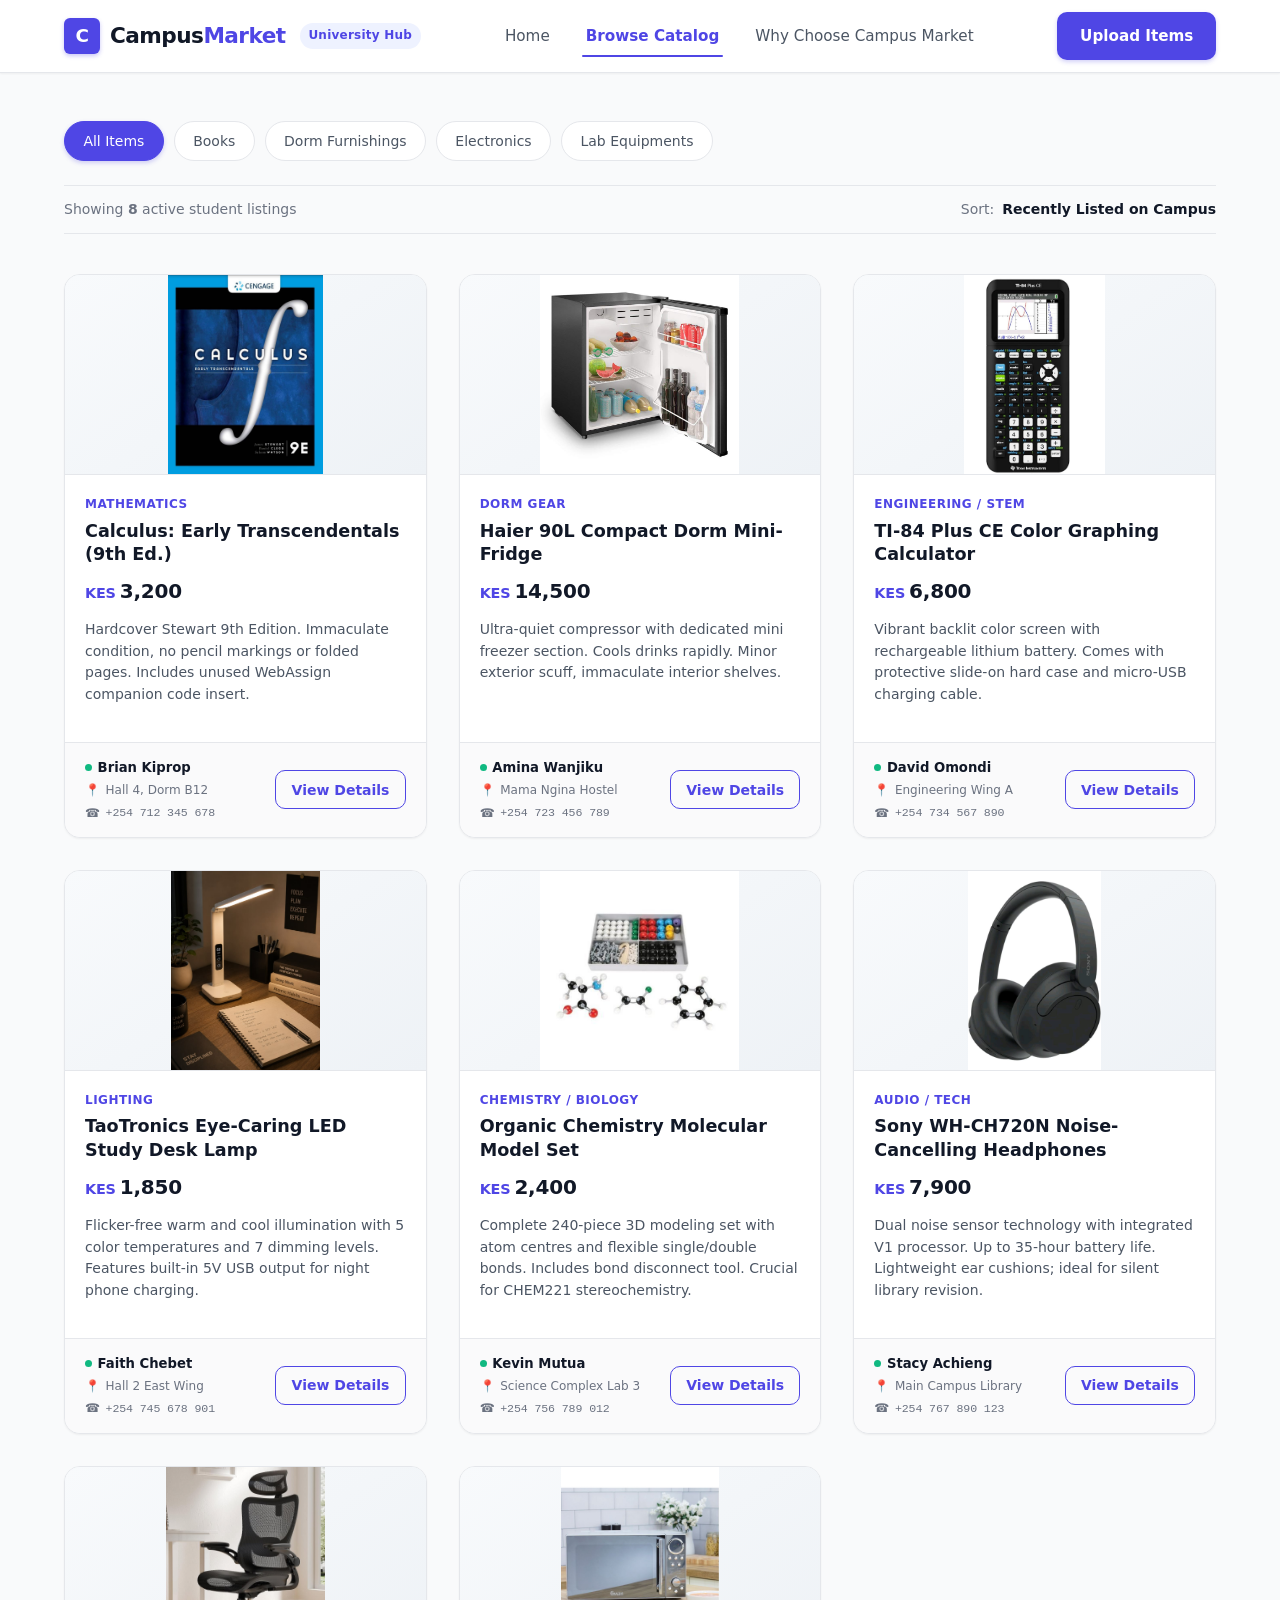
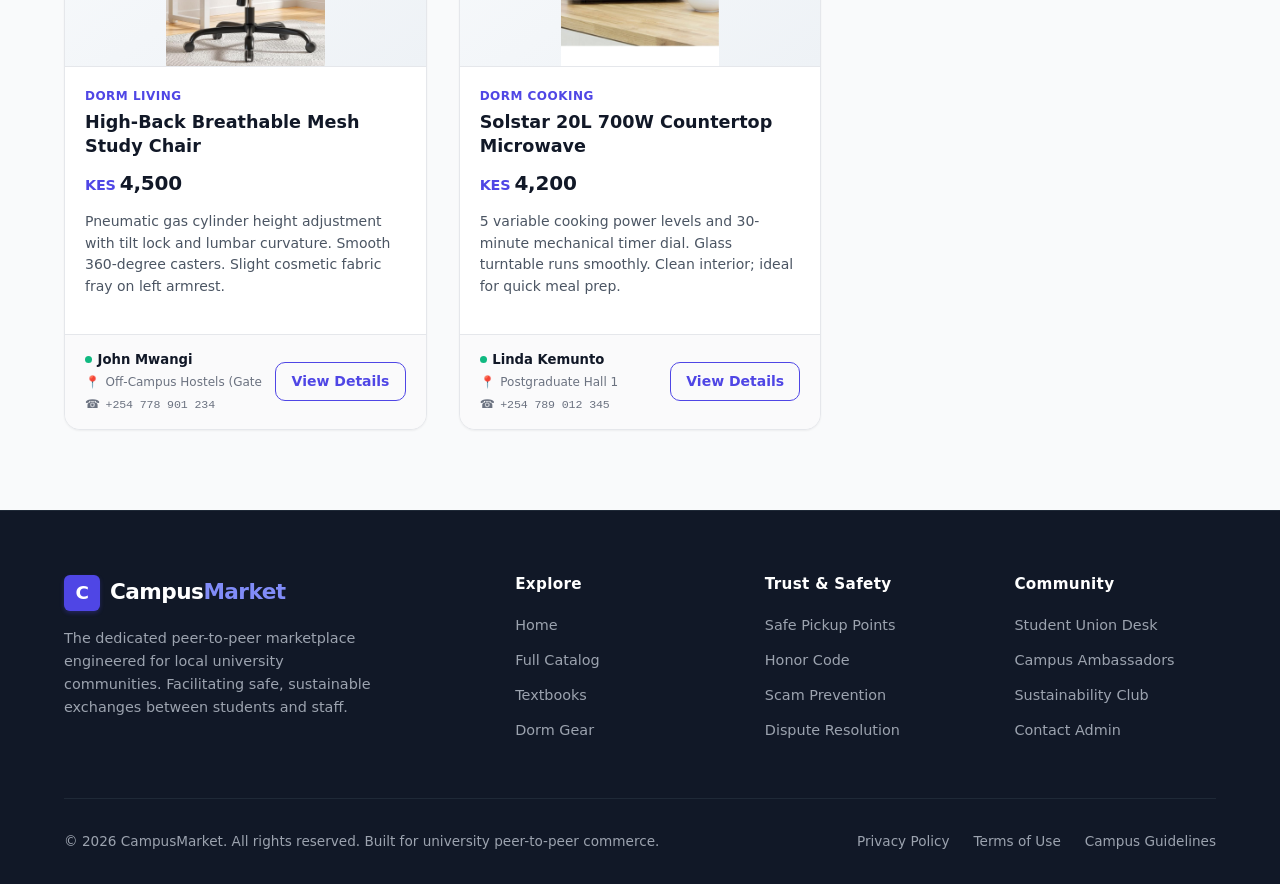
==== catalog.html @ fd989244 "Part 1: static catalog pages" ====
<!DOCTYPE html>
<html lang="en">
<head>
  <meta charset="UTF-8">
  <meta name="viewport" content="width=device-width, initial-scale=1.0">
  <title>Marketplace Catalog - CampusMarket</title>
  <meta name="description" content="Browse verified student listings for textbooks, dorm gear, electronics, and academic supplies on CampusMarket.">
  <meta property="og:title" content="Marketplace Catalog - CampusMarket">
  <meta property="og:description" content="Explore campus listings and contact student sellers directly for in-person hand-offs.">
  <meta property="og:type" content="website">
  
  <!-- Central Stylesheet -->
  <link rel="stylesheet" href="styles.css">
</head>
<body>

  <!-- Accessible Skip to Main Content Link -->
  <a href="#main-content" class="skip-link" id="skip-to-content">Skip to main content</a>

  <!-- ======================================================================
       Global Header & Sticky Navigation
       ====================================================================== -->
  <header class="global-header" id="global-header">
    <div class="container">
      <div class="nav-wrapper">
        <!-- Brand Identity Logo -->
        <a href="index.html" class="brand-logo" id="brand-logo" aria-label="CampusMarket Home">
          <span class="brand-icon-emblem" aria-hidden="true">C</span>
          <span>Campus<span class="brand-accent">Market</span></span>
          <span class="campus-tag">University Hub</span>
        </a>

        <!-- Primary Navigation Links -->
        <nav class="main-nav" id="main-nav" aria-label="Primary Navigation">
          <ul class="nav-list">
            <li><a href="index.html" class="nav-link" id="nav-link-home">Home</a></li>
            <li><a href="catalog.html" class="nav-link active" id="nav-link-catalog" aria-current="page">Browse Catalog</a></li>
            <li><a href="index.html#features" class="nav-link" id="nav-link-why">Why Choose Campus Market</a></li>
          </ul>
        </nav>

        <!-- Header Action CTA -->
        <div class="nav-actions">
          <a href="#upload" class="btn btn-primary" id="nav-btn-upload">Upload Items</a>
        </div>
      </div>
    </div>
  </header>

  <!-- ======================================================================
       Main Content Landmark: Catalog & Listings
       ====================================================================== -->
  <main id="main-content" class="catalog-page-main">
    <div class="container">

      <!-- Catalog Header & Category Pills -->
      <header class="catalog-header" id="catalog-header">
        
        <div class="catalog-headline-block">
          
        <!-- Static Category Pill Navigation -->
        <nav class="category-filters-nav" aria-label="Product categories">
          <ul class="category-filter-list" id="category-filter-pills">
            <li><a href="#all" class="filter-pill active" id="filter-all">All Items</a></li>
            <li><a href="#textbooks" class="filter-pill" id="filter-textbooks">Books</a></li>
            <li><a href="#dorm" class="filter-pill" id="filter-dorm">Dorm Furnishings </a></li>
            <li><a href="#electronics" class="filter-pill" id="filter-electronics">Electronics</a></li>
            <li><a href="#lab" class="filter-pill" id="filter-lab">Lab Equipments</a></li>
          </ul>
        </nav>

        <!-- Results Counter & Status Bar -->
        <div class="catalog-status-bar" id="catalog-status-bar">
          <div class="results-count">
            <span>Showing <strong>8</strong> active student listings</span>
          </div>
          <div class="sort-indicator">
            <span>Sort:</span>
            <strong>Recently Listed on Campus</strong>
          </div>
        </div>

      </header>

      <!-- ==================================================================
           Responsive Product Cards Grid
           ================================================================== -->
      <section class="product-grid-section" id="catalog-grid" aria-labelledby="catalog-title">
        <div class="product-grid">

          <!-- --------------------------------------------------------------
               Product Card 1: Calculus Textbook
               -------------------------------------------------------------- -->
          <article class="product-card" id="product-1">
            <span class="condition-badge badge-like-new">Like New</span>
            <div class="card-image">
                <img src="images/Calculus_ Early Transcendentals.jpeg" alt="Calculus: Early Transcendentals (9th Ed.)" class="product-image">
            </div>

            <!-- Card Body Details -->
            <div class="card-body">
              <span class="card-category-tag">Mathematics</span>
              <h2 class="product-title">Calculus: Early Transcendentals (9th Ed.)</h2>
              <div class="product-price">
                <span class="currency-label">KES</span> 3,200
              </div>
              <p class="product-description">
                Hardcover Stewart 9th Edition. Immaculate condition, no pencil markings or folded pages. Includes unused WebAssign companion code insert.
              </p>
            </div>

            <!-- Card Bottom: Split Student Details (Left) & Action Button (Right) -->
            <div class="card-footer-split">
              <div class="student-info-block">
                <div class="student-name-row">
                  <span class="verified-dot" title="Verified University Student" aria-hidden="true"></span>
                  <span>Brian Kiprop</span>
                </div>
                <div class="student-meta-item">
                  <span class="meta-icon" aria-hidden="true">&#128205;</span>
                  <span>Hall 4, Dorm B12</span>
                </div>
                <div class="student-meta-item">
                  <span class="meta-icon" aria-hidden="true">&#9742;</span>
                  <a href="tel:+254712345678" class="student-phone-link">+254 712 345 678</a>
                </div>
              </div>

              <div class="card-action-block">
                <a href="#product-1" class="btn btn-outline" id="btn-view-1">View Details</a>
              </div>
            </div>
          </article>

          <!-- --------------------------------------------------------------
               Product Card 2: Mini-Fridge
               -------------------------------------------------------------- -->
          <article class="product-card" id="product-2">
            <span class="condition-badge badge-good">Good</span>
            <div class="card-image">
                <img src="images/Mini Fridge.jpeg" alt="Haier 90L Compact Dorm Mini-Fridge" class="product-image">

            </div>

            <div class="card-body">
              <span class="card-category-tag">Dorm Gear</span>
              <h2 class="product-title">Haier 90L Compact Dorm Mini-Fridge</h2>
              <div class="product-price">
                <span class="currency-label">KES</span> 14,500
              </div>
              <p class="product-description">
                Ultra-quiet compressor with dedicated mini freezer section. Cools drinks rapidly. Minor exterior scuff, immaculate interior shelves.
              </p>
            </div>

            <div class="card-footer-split">
              <div class="student-info-block">
                <div class="student-name-row">
                  <span class="verified-dot" title="Verified University Student" aria-hidden="true"></span>
                  <span>Amina Wanjiku</span>
                </div>
                <div class="student-meta-item">
                  <span class="meta-icon" aria-hidden="true">&#128205;</span>
                  <span>Mama Ngina Hostel</span>
                </div>
                <div class="student-meta-item">
                  <span class="meta-icon" aria-hidden="true">&#9742;</span>
                  <a href="tel:+254723456789" class="student-phone-link">+254 723 456 789</a>
                </div>
              </div>

              <div class="card-action-block">
                <a href="#product-2" class="btn btn-outline" id="btn-view-2">View Details</a>
              </div>
            </div>
          </article>

          <!-- --------------------------------------------------------------
               Product Card 3: Graphing Calculator
               -------------------------------------------------------------- -->
          <article class="product-card" id="product-3">
            <span class="condition-badge badge-like-new">Like New</span>
            <div class="card-image">
                <img src="images/Calculator.jpeg" alt="TI-84 Plus CE Color Graphing Calculator" class="product-image">
            </div>

            <div class="card-body">
              <span class="card-category-tag">Engineering / STEM</span>
              <h2 class="product-title">TI-84 Plus CE Color Graphing Calculator</h2>
              <div class="product-price">
                <span class="currency-label">KES</span> 6,800
              </div>
              <p class="product-description">
                Vibrant backlit color screen with rechargeable lithium battery. Comes with protective slide-on hard case and micro-USB charging cable.
              </p>
            </div>

            <div class="card-footer-split">
              <div class="student-info-block">
                <div class="student-name-row">
                  <span class="verified-dot" title="Verified University Student" aria-hidden="true"></span>
                  <span>David Omondi</span>
                </div>
                <div class="student-meta-item">
                  <span class="meta-icon" aria-hidden="true">&#128205;</span>
                  <span>Engineering Wing A</span>
                </div>
                <div class="student-meta-item">
                  <span class="meta-icon" aria-hidden="true">&#9742;</span>
                  <a href="tel:+254734567890" class="student-phone-link">+254 734 567 890</a>
                </div>
              </div>

              <div class="card-action-block">
                <a href="#product-3" class="btn btn-outline" id="btn-view-3">View Details</a>
              </div>
            </div>
          </article>

          <!-- --------------------------------------------------------------
               Product Card 4: LED Study Desk Lamp
               -------------------------------------------------------------- -->
          <article class="product-card" id="product-4">
            <span class="condition-badge badge-like-new">Like New</span>
            <div class="card-image">
                <img src="images/study Lamp.jpeg" alt="TaoTronics Eye-Caring LED Study Desk Lamp" class="product-image">
            </div>

            <div class="card-body">
              <span class="card-category-tag">Lighting</span>
              <h2 class="product-title">TaoTronics Eye-Caring LED Study Desk Lamp</h2>
              <div class="product-price">
                <span class="currency-label">KES</span> 1,850
              </div>
              <p class="product-description">
                Flicker-free warm and cool illumination with 5 color temperatures and 7 dimming levels. Features built-in 5V USB output for night phone charging.
              </p>
            </div>

            <div class="card-footer-split">
              <div class="student-info-block">
                <div class="student-name-row">
                  <span class="verified-dot" title="Verified University Student" aria-hidden="true"></span>
                  <span>Faith Chebet</span>
                </div>
                <div class="student-meta-item">
                  <span class="meta-icon" aria-hidden="true">&#128205;</span>
                  <span>Hall 2 East Wing</span>
                </div>
                <div class="student-meta-item">
                  <span class="meta-icon" aria-hidden="true">&#9742;</span>
                  <a href="tel:+254745678901" class="student-phone-link">+254 745 678 901</a>
                </div>
              </div>

              <div class="card-action-block">
                <a href="#product-4" class="btn btn-outline" id="btn-view-4">View Details</a>
              </div>
            </div>
          </article>

          <!-- --------------------------------------------------------------
               Product Card 5: Molecular Model Kit
               -------------------------------------------------------------- -->
          <article class="product-card" id="product-5">
            <span class="condition-badge badge-good">Good</span>
            <div class="card-image">
                <img src="images/Organic Molecule Building Sets.jpeg" alt="Organic Chemistry Molecular Model Set" class="product-image">
            </div>

            <div class="card-body">
              <span class="card-category-tag">Chemistry / Biology</span>
              <h2 class="product-title">Organic Chemistry Molecular Model Set</h2>
              <div class="product-price">
                <span class="currency-label">KES</span> 2,400
              </div>
              <p class="product-description">
                Complete 240-piece 3D modeling set with atom centres and flexible single/double bonds. Includes bond disconnect tool. Crucial for CHEM221 stereochemistry.
              </p>
            </div>

            <div class="card-footer-split">
              <div class="student-info-block">
                <div class="student-name-row">
                  <span class="verified-dot" title="Verified University Student" aria-hidden="true"></span>
                  <span>Kevin Mutua</span>
                </div>
                <div class="student-meta-item">
                  <span class="meta-icon" aria-hidden="true">&#128205;</span>
                  <span>Science Complex Lab 3</span>
                </div>
                <div class="student-meta-item">
                  <span class="meta-icon" aria-hidden="true">&#9742;</span>
                  <a href="tel:+254756789012" class="student-phone-link">+254 756 789 012</a>
                </div>
              </div>

              <div class="card-action-block">
                <a href="#product-5" class="btn btn-outline" id="btn-view-5">View Details</a>
              </div>
            </div>
          </article>

          <!-- --------------------------------------------------------------
               Product Card 6: Noise Cancelling Headphones
               -------------------------------------------------------------- -->
          <article class="product-card" id="product-6">
            <span class="condition-badge badge-good">Good</span>
            <div class="card-image">
                <img src="images/Headphones .jpeg" alt="Sony WH-CH720N Noise-Cancelling Headphones" class="product-image">
            </div>

            <div class="card-body">
              <span class="card-category-tag">Audio / Tech</span>
              <h2 class="product-title">Sony WH-CH720N Noise-Cancelling Headphones</h2>
              <div class="product-price">
                <span class="currency-label">KES</span> 7,900
              </div>
              <p class="product-description">
                Dual noise sensor technology with integrated V1 processor. Up to 35-hour battery life. Lightweight ear cushions; ideal for silent library revision.
              </p>
            </div>

            <div class="card-footer-split">
              <div class="student-info-block">
                <div class="student-name-row">
                  <span class="verified-dot" title="Verified University Student" aria-hidden="true"></span>
                  <span>Stacy Achieng</span>
                </div>
                <div class="student-meta-item">
                  <span class="meta-icon" aria-hidden="true">&#128205;</span>
                  <span>Main Campus Library</span>
                </div>
                <div class="student-meta-item">
                  <span class="meta-icon" aria-hidden="true">&#9742;</span>
                  <a href="tel:+254767890123" class="student-phone-link">+254 767 890 123</a>
                </div>
              </div>

              <div class="card-action-block">
                <a href="#product-6" class="btn btn-outline" id="btn-view-6">View Details</a>
              </div>
            </div>
          </article>

          <!-- --------------------------------------------------------------
               Product Card 7: Ergonomic Mesh Study Chair
               -------------------------------------------------------------- -->
          <article class="product-card" id="product-7">
            <span class="condition-badge badge-usable">Usable</span>
            <div class="card-image">
              <img src="images/Marsail Ergonomic Mesh Office Chair.jpeg" alt="Ergonomic Mesh Study Chair" class="product-image">
            </div>

            <div class="card-body">
              <span class="card-category-tag">Dorm Living</span>
              <h2 class="product-title">High-Back Breathable Mesh Study Chair</h2>
              <div class="product-price">
                <span class="currency-label">KES</span> 4,500
              </div>
              <p class="product-description">
                Pneumatic gas cylinder height adjustment with tilt lock and lumbar curvature. Smooth 360-degree casters. Slight cosmetic fabric fray on left armrest.
              </p>
            </div>

            <div class="card-footer-split">
              <div class="student-info-block">
                <div class="student-name-row">
                  <span class="verified-dot" title="Verified University Student" aria-hidden="true"></span>
                  <span>John Mwangi</span>
                </div>
                <div class="student-meta-item">
                  <span class="meta-icon" aria-hidden="true">&#128205;</span>
                  <span>Off-Campus Hostels (Gate B)</span>
                </div>
                <div class="student-meta-item">
                  <span class="meta-icon" aria-hidden="true">&#9742;</span>
                  <a href="tel:+254778901234" class="student-phone-link">+254 778 901 234</a>
                </div>
              </div>

              <div class="card-action-block">
                <a href="#product-7" class="btn btn-outline" id="btn-view-7">View Details</a>
              </div>
            </div>
          </article>

          <!-- --------------------------------------------------------------
               Product Card 8: Countertop Microwave Oven
               -------------------------------------------------------------- -->
          <article class="product-card" id="product-8">
            <span class="condition-badge badge-usable">Usable</span>
            <div class="card-image">
              <img src="images/microwave.jpeg" alt="Solstar 20L 700W Countertop Microwave" class="product-image">
            </div>

            <div class="card-body">
              <span class="card-category-tag">Dorm Cooking</span>
              <h2 class="product-title">Solstar 20L 700W Countertop Microwave</h2>
              <div class="product-price">
                <span class="currency-label">KES</span> 4,200
              </div>
              <p class="product-description">
                5 variable cooking power levels and 30-minute mechanical timer dial. Glass turntable runs smoothly. Clean interior; ideal for quick meal prep.
              </p>
            </div>

            <div class="card-footer-split">
              <div class="student-info-block">
                <div class="student-name-row">
                  <span class="verified-dot" title="Verified University Student" aria-hidden="true"></span>
                  <span>Linda Kemunto</span>
                </div>
                <div class="student-meta-item">
                  <span class="meta-icon" aria-hidden="true">&#128205;</span>
                  <span>Postgraduate Hall 1</span>
                </div>
                <div class="student-meta-item">
                  <span class="meta-icon" aria-hidden="true">&#9742;</span>
                  <a href="tel:+254789012345" class="student-phone-link">+254 789 012 345</a>
                </div>
              </div>

              <div class="card-action-block">
                <a href="#product-8" class="btn btn-outline" id="btn-view-8">View Details</a>
              </div>
            </div>
          </article>

        </div>
      </section>

    </div>
  </main>

  <!-- ======================================================================
       Global Footer
       ====================================================================== -->
  <footer class="global-footer" id="global-footer">
    <div class="container">
      
      <div class="footer-grid">
        <!-- Brand Information Column -->
        <div class="footer-col footer-brand-col">
          <a href="index.html" class="brand-logo footer-brand-logo" id="footer-brand-logo">
            <span class="brand-icon-emblem" aria-hidden="true">C</span>
            <span>Campus<span class="brand-accent">Market</span></span>
          </a>
          <p>
            The dedicated peer-to-peer marketplace engineered for local university communities. Facilitating safe, sustainable exchanges between students and staff.
          </p>
        </div>

        <!-- Quick Navigation -->
        <div class="footer-col">
          <h4>Explore</h4>
          <ul class="footer-nav-list">
            <li><a href="index.html" class="footer-nav-link">Home</a></li>
            <li><a href="catalog.html" class="footer-nav-link">Full Catalog</a></li>
            <li><a href="catalog.html#textbooks" class="footer-nav-link">Textbooks</a></li>
            <li><a href="catalog.html#dorm" class="footer-nav-link">Dorm Gear</a></li>
          </ul>
        </div>

        <!-- Campus Safety Guidelines -->
        <div class="footer-col">
          <h4>Trust &amp; Safety</h4>
          <ul class="footer-nav-list">
            <li><a href="index.html#features" class="footer-nav-link">Safe Pickup Points</a></li>
            <li><a href="index.html#features" class="footer-nav-link">Honor Code</a></li>
            <li><a href="index.html#features" class="footer-nav-link">Scam Prevention</a></li>
            <li><a href="index.html#features" class="footer-nav-link">Dispute Resolution</a></li>
          </ul>
        </div>

        <!-- Academic Community Support -->
        <div class="footer-col">
          <h4>Community</h4>
          <ul class="footer-nav-list">
            <li><a href="catalog.html" class="footer-nav-link">Student Union Desk</a></li>
            <li><a href="catalog.html" class="footer-nav-link">Campus Ambassadors</a></li>
            <li><a href="catalog.html" class="footer-nav-link">Sustainability Club</a></li>
            <li><a href="catalog.html" class="footer-nav-link">Contact Admin</a></li>
          </ul>
        </div>
      </div>

      <!-- Footer Bottom Copyright & Standards -->
      <div class="footer-bottom-bar">
        <p class="copyright-text">&copy; 2026 CampusMarket. All rights reserved. Built for university peer-to-peer commerce.</p>
        <ul class="footer-legal-links">
          <li><a href="#">Privacy Policy</a></li>
          <li><a href="#">Terms of Use</a></li>
          <li><a href="#">Campus Guidelines</a></li>
        </ul>
      </div>

    </div>
  </footer>

</body>
</html>
---- styles.css ----
/* ==========================================================================
   Week 1 
   ========================================================================== */

/* --------------------------------------------------------------------------
   1. Design System & CSS Custom Properties (:root)
   -------------------------------------------------------------------------- */
:root {
  /* Brand Color Palette */
  --color-primary: #4F46E5;        /* Tech Marketplace Indigo */
  --color-primary-hover: #4338CA;  /* Dark Indigo */
  --color-primary-light: #EEF2FF;  /* Subtle Indigo Tint */
  --color-primary-border: #C7D2FE; /* Indigo Accent Border */

  /* Neutral Surface & Background System */
  --color-bg: #F9FAFB;             /* Soft Neutral Page Background */
  --color-surface: #FFFFFF;        /* Pure White Card/Header Surface */
  --color-surface-subtle: #F3F4F6; /* Light Contrast Background */
  --color-border: #E5E7EB;         /* Standard Subtle Divider */
  --color-border-dark: #D1D5DB;    /* Interactive Border */

  /* High-Contrast Typography */
  --color-text-primary: #111827;   /* Deep Slate/Gray for Headings & Price */
  --color-text-secondary: #4B5563; /* Readable Slate for Paragraphs */
  --color-text-muted: #6B7280;     /* Muted Slate for Meta Details & Labels */
  --color-text-inverse: #FFFFFF;   /* White text on Primary */

  /* Semantic Condition Badges */
  --badge-like-new-bg: #DEF7EC;
  --badge-like-new-text: #03543F;
  --badge-good-bg: #E1EFFE;
  --badge-good-text: #1E429F;
  --badge-usable-bg: #FEF3C7;
  --badge-usable-text: #92400E;

  /* Typography Stack */
  --font-family: system-ui, -apple-system, BlinkMacSystemFont, "Segoe UI", Roboto, Oxygen, Ubuntu, Cantarell, "Helvetica Neue", sans-serif;
  --font-mono: ui-monospace, SFMono-Regular, Menlo, Monaco, Consolas, monospace;

  /* Box Shadows for Micro-Elevation */
  --shadow-sm: 0 1px 2px 0 rgba(0, 0, 0, 0.05);
  --shadow-md: 0 4px 6px -1px rgba(0, 0, 0, 0.08), 0 2px 4px -2px rgba(0, 0, 0, 0.04);
  --shadow-lg: 0 10px 15px -3px rgba(0, 0, 0, 0.08), 0 4px 6px -4px rgba(0, 0, 0, 0.03);
  --shadow-card-hover: 0 16px 24px -4px rgba(79, 70, 229, 0.12), 0 6px 8px -4px rgba(0, 0, 0, 0.04);

  /* Border Radii */
  --radius-sm: 6px;
  --radius-md: 10px;
  --radius-lg: 16px;
  --radius-pill: 9999px;

  /* Transitions */
  --transition-fast: 150ms cubic-bezier(0.4, 0, 0.2, 1);
  --transition-base: 220ms cubic-bezier(0.4, 0, 0.2, 1);
}

/* --------------------------------------------------------------------------
   2. Reset & Base Typography
   -------------------------------------------------------------------------- */
*,
*::before,
*::after {
  box-sizing: border-box;
  margin: 0;
  padding: 0;
}

html {
  font-size: 100%; /* 16px base */
  scroll-behavior: smooth;
}

body {
  font-family: var(--font-family);
  background-color: var(--color-bg);
  color: var(--color-text-secondary);
  line-height: 1.6;
  min-height: 100vh;
  display: flex;
  flex-direction: column;
  -webkit-font-smoothing: antialiased;
}

/* Accessibility: Skip to Content */
.skip-link {
  position: absolute;
  top: -120px;
  left: 1.5rem;
  background-color: var(--color-primary);
  color: var(--color-text-inverse);
  padding: 0.75rem 1.5rem;
  font-weight: 600;
  border-radius: var(--radius-sm);
  z-index: 9999;
  text-decoration: none;
  box-shadow: var(--shadow-lg);
  transition: top var(--transition-fast);
}

.skip-link:focus {
  top: 1.25rem;
  outline: 3px solid #000000;
}

/* Base Headings & Links */
h1, h2, h3, h4 {
  color: var(--color-text-primary);
  font-weight: 700;
  line-height: 1.25;
}

a {
  color: var(--color-primary);
  text-decoration: none;
  transition: color var(--transition-fast);
}

a:hover {
  color: var(--color-primary-hover);
}

/* Global Content Container */
.container {
  width: 100%;
  max-width: 1200px;
  margin-left: auto;
  margin-right: auto;
  padding-left: 1.5rem;
  padding-right: 1.5rem;
}

/* --------------------------------------------------------------------------
   3. Global Sticky Navigation Bar
   -------------------------------------------------------------------------- */
.global-header {
  position: sticky;
  top: 0;
  z-index: 1000;
  background-color: var(--color-surface);
  border-bottom: 1px solid var(--color-border);
  box-shadow: var(--shadow-sm);
}

.nav-wrapper {
  display: flex;
  align-items: center;
  justify-content: space-between;
  height: 4.5rem;
  gap: 1.5rem;
}

/* Brand Identity */
.brand-logo {
  display: flex;
  align-items: center;
  gap: 0.625rem;
  font-size: 1.35rem;
  font-weight: 800;
  color: var(--color-text-primary);
  letter-spacing: -0.025em;
  text-decoration: none;
}

.brand-icon-emblem {
  width: 2.25rem;
  height: 2.25rem;
  background-color: var(--color-primary);
  color: var(--color-text-inverse);
  border-radius: var(--radius-sm);
  display: inline-flex;
  align-items: center;
  justify-content: center;
  font-size: 1.15rem;
  font-weight: 800;
  box-shadow: 0 2px 4px rgba(79, 70, 229, 0.3);
}

.brand-accent {
  color: var(--color-primary);
}

.campus-tag {
  font-size: 0.75rem;
  font-weight: 600;
  background-color: var(--color-primary-light);
  color: var(--color-primary);
  padding: 0.2rem 0.55rem;
  border-radius: var(--radius-pill);
  margin-left: 0.25rem;
  letter-spacing: 0.02em;
}

/* Primary Navigation Links */
.main-nav {
  display: flex;
  align-items: center;
}

.nav-list {
  display: flex;
  align-items: center;
  gap: 1.75rem;
  list-style: none;
}

.nav-link {
  font-weight: 500;
  font-size: 0.95rem;
  color: var(--color-text-secondary);
  padding: 0.5rem 0.25rem;
  position: relative;
  transition: color var(--transition-fast);
}

.nav-link:hover {
  color: var(--color-primary);
}

.nav-link.active {
  color: var(--color-primary);
  font-weight: 600;
}

.nav-link.active::after {
  content: "";
  position: absolute;
  bottom: -4px;
  left: 0;
  right: 0;
  height: 2px;
  background-color: var(--color-primary);
  border-radius: var(--radius-pill);
}

.nav-actions {
  display: flex;
  align-items: center;
  gap: 0.75rem;
}

/* --------------------------------------------------------------------------
   4. Buttons & Interactive Controls
   -------------------------------------------------------------------------- */
.btn {
  display: inline-flex;
  align-items: center;
  justify-content: center;
  font-family: inherit;
  font-size: 0.95rem;
  font-weight: 600;
  padding: 0.65rem 1.35rem;
  border-radius: var(--radius-md);
  border: 1px solid transparent;
  cursor: pointer;
  text-decoration: none;
  white-space: nowrap;
  transition: var(--transition-base);
}

.btn-primary {
  background-color: var(--color-primary);
  color: var(--color-text-inverse);
  box-shadow: 0 2px 4px rgba(79, 70, 229, 0.25);
}

.btn-primary:hover {
  background-color: var(--color-primary-hover);
  color: var(--color-text-inverse);
  transform: translateY(-1px);
  box-shadow: 0 4px 10px rgba(79, 70, 229, 0.35);
}

.btn-secondary {
  background-color: var(--color-surface);
  color: var(--color-text-primary);
  border-color: var(--color-border);
  box-shadow: var(--shadow-sm);
}

.btn-secondary:hover {
  background-color: var(--color-surface-subtle);
  border-color: var(--color-border-dark);
  color: var(--color-text-primary);
  transform: translateY(-1px);
}

.btn-outline {
  background-color: transparent;
  color: var(--color-primary);
  border: 1.5px solid var(--color-primary);
  padding: 0.45rem 0.95rem;
  font-size: 0.875rem;
}

.btn-outline:hover {
  background-color: var(--color-primary);
  color: var(--color-text-inverse);
  box-shadow: 0 2px 6px rgba(79, 70, 229, 0.25);
}

.btn:focus-visible {
  outline: 2px solid var(--color-primary);
  outline-offset: 2px;
}

/* --------------------------------------------------------------------------
   5. Home Page: Hero Banner & Pure CSS Slider Showcase
   -------------------------------------------------------------------------- */
.hero,
.hero-section {
  min-height: calc(100vh - 4.5rem);
  min-height: 85vh;
  display: flex;
  align-items: center;
  background: linear-gradient(180deg, #FFFFFF 0%, #F9FAFB 100%);
  padding: clamp(2.5rem, 5vw, 4rem) 0;
  border-bottom: 1px solid var(--color-border);
}

.hero-container {
  display: flex;
  align-items: flex-start;
  justify-content: space-between;
  gap: clamp(2rem, 4vw, 4rem);
  width: 100%;
  max-width: 1500px;
  margin: 0 auto;
  padding: 0 clamp(2rem, 5vw, 4rem);
}

/* --------------------------------------------------------------------------
   Left Column: Catchphrase, Messaging & Actions (40% width, Top-Aligned)
   -------------------------------------------------------------------------- */
.hero-content {
  flex: 0 0 40%;
  max-width: 480px;
  align-self: flex-start;
  padding-top: 0.5rem;
}

.hero-pill-badge {
  display: inline-flex;
  align-items: center;
  gap: 0.5rem;
  background-color: var(--color-primary-light);
  color: var(--color-primary);
  border: 1px solid var(--color-primary-border);
  padding: 0.35rem 0.9rem;
  border-radius: var(--radius-pill);
  font-size: 0.825rem;
  font-weight: 600;
  margin-bottom: 1.25rem;
}

.hero-title {
  font-size: clamp(1.8rem, 4vw, 3rem);
  letter-spacing: -0.03em;
  margin-bottom: 1.15rem;
  line-height: 1.18;
  color: var(--color-text-primary);
}

.highlight {
  color: var(--color-primary);
  position: relative;
  display: inline;
}

.hero-subtitle {
  font-size: clamp(0.95rem, 1.3vw, 1.05rem);
  color: var(--color-text-secondary);
  line-height: 1.65;
  margin-bottom: 2rem;
}

.hero-cta-group {
  display: flex;
  flex-wrap: wrap;
  gap: 0.85rem;
  margin-bottom: 2.5rem;
}

/* --------------------------------------------------------------------------
   Right Column: Product Slider Showcase (60% width)
   -------------------------------------------------------------------------- */
.hero-showcase {
  flex: 0 0 calc(60% - 3rem);
  flex: 0 0 56%;
  max-width: 56%;
  min-width: 0;
}

.slider-wrapper {
  background-color: var(--color-surface);
  border: 1px solid var(--color-border);
  border-radius: 16px;
  padding: 1.25rem 1.25rem 1rem;
  box-shadow: var(--shadow-lg);
  position: relative;
  
}

/* Slider Top Status Header */
.slider-top-bar {
  display: flex;
  align-items: center;
  justify-content: space-between;
  margin-bottom: 0.85rem;
  padding-bottom: 0.65rem;
  border-bottom: 1px solid var(--color-border);
}

.slider-status-pill {
  display: inline-flex;
  align-items: center;
  gap: 0.45rem;
  font-size: 0.8rem;
  font-weight: 600;
  color: var(--color-primary);
  background-color: var(--color-primary-light);
  padding: 0.25rem 0.65rem;
  border-radius: var(--radius-pill);
}

.live-dot {
  width: 7px;
  height: 7px;
  border-radius: 50%;
  background-color: #10B981;
  box-shadow: 0 0 0 2px rgba(16, 185, 129, 0.25);
}

.slider-hint {
  display: inline-flex;
  align-items: center;
  gap: 0.4rem;
  font-size: 0.775rem;
  color: var(--color-text-muted);
  font-weight: 500;
}

.pause-symbol {
  font-size: 0.65rem;
  letter-spacing: -1px;
}

/* Slider Viewport (Hides Overflow) */
.slider-viewport {
  overflow: hidden;
  border-radius: 12px;
  position: relative;
  background-color: #F8FAFC;
  border: 1px solid var(--color-border);
}

/* Sliding Track (500% width for 5 slides) */
.slider-track {
  display: flex;
  width: 500%;
  animation: slideSequence 20s infinite ease-in-out;
  will-change: transform;
}

/* Hover to Freeze Animation */
.slider-viewport:hover .slider-track,
.slider-track:hover,
.slider-wrapper:hover .slider-track,
.hero-showcase:hover .slider-track {
  animation-play-state: paused;
}

/* Individual Slide Card (20% of 500% = 100% of Viewport) */
.slide {
  width: 20%;
  flex: 0 0 20%;
  box-sizing: border-box;
  padding: 1.25rem 1.25rem 1rem;
}

/* Vertical Stack Card Structure */
.slide-inner {
  display: flex;
  flex-direction: column;
  width: 100%;
}

/* Top Portion (Visual): Clean Minimal Image Container / Placeholder */
.slide-image-container,
.slide-media {
  width: 100%;
  aspect-ratio: 5/4 !important;
  height: auto !important;
  height: clamp(160px, 20vw, 185px);
  background: linear-gradient(145deg, #F8FAFC 0%, #EEF2F6 100%);
  background-color: #F1F5F9;
  border-radius: var(--radius-md);
  position: relative;
  border: 1px solid var(--color-border);
  overflow: hidden;
  display: block;
  margin-bottom: 1rem;
  transition: background-color var(--transition-base), border-color var(--transition-base);
}

.slide:hover .slide-image-container {
  background: linear-gradient(145deg, #F1F5F9 0%, #E2E8F0 100%);
  border-color: var(--color-primary-border);
}

.featured-campus-badge {
  position: absolute;
  top: 0.65rem;
  left: 0.65rem;
  font-size: 0.65rem;
  font-weight: 700;
  text-transform: uppercase;
  letter-spacing: 0.05em;
  background-color: var(--color-primary);
  color: #FFFFFF;
  padding: 0.2rem 0.55rem;
  border-radius: var(--radius-pill);
  z-index: 2;
  position: absolute;
}

.slide-graphic-box {
  margin: 0.75rem 0 0.4rem;
  display: flex;
  align-items: center;
  justify-content: center;
  filter: drop-shadow(0 4px 6px rgba(79, 70, 229, 0.15));
}

.slide-seller-pill {
  display: flex;
  align-items: center;
  gap: 0.45rem;
  background-color: rgba(255, 255, 255, 0.95);
  border: 1px solid var(--color-border);
  padding: 0.2rem 0.55rem;
  border-radius: var(--radius-pill);
  font-size: 0.725rem;
  color: var(--color-text-secondary);
  font-weight: 500;
  white-space: nowrap;
  margin-top: 0;
  position: absolute;
  bottom: 0.65rem;
  left: 0.65rem;
  z-index: 2;
}

.seller-avatar {
  width: 18px;
  height: 18px;
  background-color: var(--color-primary);
  color: #FFFFFF;
  font-size: 0.6rem;
  font-weight: 700;
  border-radius: 50%;
  display: inline-flex;
  align-items: center;
  justify-content: center;
}

/* Bottom Portion (Content): Product details stacked cleanly beneath image */
.slide-content,
.slide-body {
  display: flex;
  flex-direction: column;
}

.slide-meta-row {
  display: flex;
  align-items: center;
  gap: 0.55rem;
  margin-bottom: 0.35rem;
}

.slide-title {
  font-size: 1.2rem;
  font-weight: 700;
  color: var(--color-text-primary);
  line-height: 1.3;
  margin-bottom: 0.35rem;
}

.slide-price-tag {
  display: flex;
  align-items: baseline;
  gap: 0.35rem;
  margin-bottom: 0.45rem;
}

.slide-price-tag .price-currency {
  font-size: 0.9rem;
  font-weight: 700;
  color: var(--color-primary);
}

.slide-price-tag .price-amount {
  font-size: 1.5rem;
  font-weight: 800;
  color: var(--color-primary);
  letter-spacing: -0.02em;
}

.slide-price-tag .price-original {
  font-size: 0.8rem;
  color: var(--color-text-muted);
  text-decoration: line-through;
  margin-left: 0.35rem;
}

.slide-description {
  font-size: 0.875rem;
  color: var(--color-text-secondary);
  line-height: 1.5;
  margin-bottom: 0.85rem;
}

.slide-actions {
  display: flex;
  align-items: center;
  gap: 0.85rem;
  flex-wrap: wrap;
}

.btn-sm {
  padding: 0.45rem 0.9rem;
  font-size: 0.825rem;
}

.slide-pickup-note {
  font-size: 0.775rem;
  color: var(--color-text-muted);
  font-weight: 500;
}

/* Synchronized Slide Indicator Dots */
.slider-indicators {
  display: flex;
  justify-content: center;
  align-items: center;
  gap: 0.5rem;
  margin-top: 0.85rem;
}

.indicator-dot {
  display: inline-block;
  height: 8px;
  width: 8px;
  border-radius: var(--radius-pill);
  background-color: var(--color-border-dark);
  transition: all 0.3s ease;
}

.indicator-dot.dot-1 { animation: dotAnim1 20s infinite ease-in-out; }
.indicator-dot.dot-2 { animation: dotAnim2 20s infinite ease-in-out; }
.indicator-dot.dot-3 { animation: dotAnim3 20s infinite ease-in-out; }
.indicator-dot.dot-4 { animation: dotAnim4 20s infinite ease-in-out; }
.indicator-dot.dot-5 { animation: dotAnim5 20s infinite ease-in-out; }

.slider-wrapper:hover .indicator-dot,
.hero-showcase:hover .indicator-dot {
  animation-play-state: paused;
}

/* --------------------------------------------------------------------------
   Pure CSS Slider Keyframes (5 Slides with Dwell Time & Smooth Swipes)
   -------------------------------------------------------------------------- */
@keyframes slideSequence {
  0% { transform: translateX(0%); }
  16% { transform: translateX(0%); }

  20% { transform: translateX(-20%); }
  36% { transform: translateX(-20%); }

  40% { transform: translateX(-40%); }
  56% { transform: translateX(-40%); }

  60% { transform: translateX(-60%); }
  76% { transform: translateX(-60%); }

  80% { transform: translateX(-80%); }
  96% { transform: translateX(-80%); }

  100% { transform: translateX(0%); }
}

@keyframes dotAnim1 {
  0%, 16% { width: 24px; background-color: var(--color-primary); }
  20%, 100% { width: 8px; background-color: var(--color-border-dark); }
}

@keyframes dotAnim2 {
  0%, 16% { width: 8px; background-color: var(--color-border-dark); }
  20%, 36% { width: 24px; background-color: var(--color-primary); }
  40%, 100% { width: 8px; background-color: var(--color-border-dark); }
}

@keyframes dotAnim3 {
  0%, 36% { width: 8px; background-color: var(--color-border-dark); }
  40%, 56% { width: 24px; background-color: var(--color-primary); }
  60%, 100% { width: 8px; background-color: var(--color-border-dark); }
}

@keyframes dotAnim4 {
  0%, 56% { width: 8px; background-color: var(--color-border-dark); }
  60%, 76% { width: 24px; background-color: var(--color-primary); }
  80%, 100% { width: 8px; background-color: var(--color-border-dark); }
}

@keyframes dotAnim5 {
  0%, 76% { width: 8px; background-color: var(--color-border-dark); }
  80%, 96% { width: 24px; background-color: var(--color-primary); }
  100% { width: 8px; background-color: var(--color-border-dark); }
}

/* --------------------------------------------------------------------------
   6. Home Page: 3-Column Features Section
   -------------------------------------------------------------------------- */
.features-section {
  padding: 5rem 0;
}

.section-header {
  text-align: center;
  max-width: 680px;
  margin: 0 auto 3.5rem;
}

.section-header h2 {
  font-size: 2.25rem;
  letter-spacing: -0.02em;
  margin-bottom: 0.75rem;
}

.section-header p {
  font-size: 1.05rem;
  color: var(--color-text-secondary);
}

.features-grid {
  display: grid;
  grid-template-columns: repeat(3, 1fr);
  gap: 2rem;
}

.feature-card {
  background-color: var(--color-surface);
  border: 1px solid var(--color-border);
  border-radius: var(--radius-lg);
  padding: 2.25rem 1.75rem;
  box-shadow: var(--shadow-sm);
  transition: var(--transition-base);
  display: flex;
  flex-direction: column;
}

.feature-card:hover {
  transform: translateY(-4px);
  border-color: var(--color-primary-border);
  box-shadow: var(--shadow-card-hover);
}

.feature-icon-bubble {
  width: 3.25rem;
  height: 3.25rem;
  border-radius: var(--radius-md);
  background-color: var(--color-primary-light);
  color: var(--color-primary);
  display: flex;
  align-items: center;
  justify-content: center;
  margin-bottom: 1.5rem;
  font-size: 1.5rem;
}

.feature-card h3 {
  font-size: 1.25rem;
  margin-bottom: 0.75rem;
}

.feature-card p {
  color: var(--color-text-secondary);
  font-size: 0.95rem;
  line-height: 1.6;
}

/* --------------------------------------------------------------------------
   7. Catalog Page: Header & Filter Bar
   -------------------------------------------------------------------------- */
.catalog-page-main {
  padding: 3rem 0 5rem;
  flex: 1;
}

.catalog-header {
  margin-bottom: 2.5rem;
}

.catalog-headline-block {
  margin-bottom: 1.5rem;
}

.catalog-headline-block h1 {
  font-size: 2.25rem;
  letter-spacing: -0.02em;
  margin-bottom: 0.5rem;
}

.catalog-headline-block p {
  font-size: 1.05rem;
  color: var(--color-text-secondary);
}

/* Category Filter Pills */
.category-filters-nav {
  margin-bottom: 1.5rem;
}

.category-filter-list {
  display: flex;
  flex-wrap: wrap;
  gap: 0.625rem;
  list-style: none;
}

.filter-pill {
  display: inline-block;
  font-family: inherit;
  font-size: 0.875rem;
  font-weight: 500;
  padding: 0.5rem 1.15rem;
  border-radius: var(--radius-pill);
  background-color: var(--color-surface);
  color: var(--color-text-secondary);
  border: 1px solid var(--color-border);
  text-decoration: none;
  cursor: pointer;
  transition: var(--transition-base);
}

.filter-pill:hover {
  background-color: var(--color-surface-subtle);
  border-color: var(--color-border-dark);
  color: var(--color-text-primary);
}

.filter-pill.active {
  background-color: var(--color-primary);
  color: var(--color-text-inverse);
  border-color: var(--color-primary);
  box-shadow: 0 2px 4px rgba(79, 70, 229, 0.25);
}

/* Results Status Bar */
.catalog-status-bar {
  display: flex;
  align-items: center;
  justify-content: space-between;
  padding: 0.75rem 0;
  border-top: 1px solid var(--color-border);
  border-bottom: 1px solid var(--color-border);
  font-size: 0.875rem;
  color: var(--color-text-muted);
}

.sort-indicator {
  display: flex;
  align-items: center;
  gap: 0.5rem;
}

.sort-indicator strong {
  color: var(--color-text-primary);
}

/* --------------------------------------------------------------------------
   8. Product Grid & Card Architecture
   -------------------------------------------------------------------------- */
.product-grid-section {
  margin-top: 2rem;
}

.product-grid {
  display: grid;
  grid-template-columns: repeat(auto-fit, minmax(280px, 1fr));
  gap: 2rem;
}

/* The Product Card Component */
.product-card {
  background-color: var(--color-surface);
  border: 1px solid var(--color-border);
  border-radius: var(--radius-lg);
  overflow: hidden;
  box-shadow: var(--shadow-sm);
  display: flex;
  flex-direction: column;
  transition: var(--transition-base);
}

.product-card:hover {
  transform: translateY(-4px);
  border-color: var(--color-primary-border);
  box-shadow: var(--shadow-card-hover);
}

/* Card Visual Container / Clean Minimal Placeholder */
.card-image,
.card-media-container,
.img-placeholder {
  position: relative;
  width: 100%;
  height: 200px;
  background: linear-gradient(145deg, #F8FAFC 0%, #EEF2F6 100%);
  background-color: #F1F5F9;
  overflow: hidden;
  display: block;
  border-bottom: 1px solid var(--color-border);
  transition: background-color var(--transition-base), filter var(--transition-base);
}

.product-card:hover .card-image,
.product-card:hover .card-media-container,
.product-card:hover .img-placeholder {
  background: linear-gradient(145deg, #F1F5F9 0%, #E2E8F0 100%);
  filter: brightness(0.98);
}

/* Ensure future <img> tags scale seamlessly and fill the container */
.card-image img,
.card-media-container img,
.slide-image-container img,
.slide-media img,
.img-placeholder img {
  width: 100%;
  height: 100%;
  object-fit: contain;
  display: block;
}

/* Condition Badges */
.condition-badge {
  position: absolute;
  top: 0.85rem;
  left: 0.85rem;
  z-index: 2;
  font-size: 0.75rem;
  font-weight: 700;
  letter-spacing: 0.02em;
  padding: 0.25rem 0.7rem;
  border-radius: var(--radius-pill);
  box-shadow: var(--shadow-sm);
}

.badge-like-new {
  background-color: var(--badge-like-new-bg);
  color: var(--badge-like-new-text);
  border: 1px solid #BCF0DA;
}

.badge-good {
  background-color: var(--badge-good-bg);
  color: var(--badge-good-text);
  border: 1px solid #B4C6FC;
}

.badge-usable {
  background-color: var(--badge-usable-bg);
  color: var(--badge-usable-text);
  border: 1px solid #FDE68A;
}

/* Card Body Content */
.card-body {
  padding: 1.25rem 1.25rem 1rem;
  flex: 1;
  display: flex;
  flex-direction: column;
}

.card-category-tag {
  font-size: 0.75rem;
  font-weight: 600;
  text-transform: uppercase;
  letter-spacing: 0.04em;
  color: var(--color-primary);
  margin-bottom: 0.35rem;
}

.product-title {
  font-size: 1.1rem;
  line-height: 1.35;
  margin-bottom: 0.5rem;
  color: var(--color-text-primary);
}

.product-price {
  font-size: 1.25rem;
  font-weight: 800;
  color: var(--color-text-primary);
  letter-spacing: -0.01em;
  margin-bottom: 0.75rem;
  display: flex;
  align-items: baseline;
  gap: 0.25rem;
}

.currency-label {
  font-size: 0.9rem;
  color: var(--color-primary);
  font-weight: 700;
}

.product-description {
  font-size: 0.875rem;
  color: var(--color-text-secondary);
  line-height: 1.55;
  margin-bottom: 1.25rem;
  flex: 1;
}

/* --------------------------------------------------------------------------
   9. Product Card Footer: Split Details (Student Info vs Action CTA)
   -------------------------------------------------------------------------- */
.card-footer-split {
  padding: 0.875rem 1.25rem;
  background-color: #FAFAFB;
  border-top: 1px solid var(--color-border);
  display: flex;
  align-items: center;
  justify-content: space-between;
  gap: 0.75rem;
}

/* Left Section: Student Details */
.student-info-block {
  display: flex;
  flex-direction: column;
  gap: 0.2rem;
  min-width: 0; /* Prevents overflow */
}

.student-name-row {
  display: flex;
  align-items: center;
  gap: 0.35rem;
  font-size: 0.825rem;
  font-weight: 700;
  color: var(--color-text-primary);
  white-space: nowrap;
  overflow: hidden;
  text-overflow: ellipsis;
}

.verified-dot {
  width: 7px;
  height: 7px;
  border-radius: 50%;
  background-color: #10B981; /* Green verification indicator */
  flex-shrink: 0;
}

.student-meta-item {
  font-size: 0.75rem;
  color: var(--color-text-muted);
  display: flex;
  align-items: center;
  gap: 0.35rem;
  white-space: nowrap;
  overflow: hidden;
  text-overflow: ellipsis;
}

.meta-icon {
  display: inline-block;
  font-size: 0.75rem;
}

.student-phone-link {
  color: var(--color-text-muted);
  font-family: var(--font-mono);
  font-size: 0.725rem;
  letter-spacing: -0.01em;
  transition: color var(--transition-fast);
}

.student-phone-link:hover {
  color: var(--color-primary);
}

/* Right Section: Action Button */
.card-action-block {
  flex-shrink: 0;
}

/* --------------------------------------------------------------------------
   10. Global Footer Architecture
   -------------------------------------------------------------------------- */
.global-footer {
  margin-top: auto;
  background-color: #111827;
  color: #9CA3AF;
  border-top: 1px solid #1F2937;
  padding: 4rem 0 2rem;
  font-size: 0.9rem;
}

.footer-grid {
  display: grid;
  grid-template-columns: 2fr 1fr 1fr 1fr;
  gap: 3rem;
  margin-bottom: 3.5rem;
}

.footer-brand-col p {
  margin-top: 1rem;
  max-width: 320px;
  line-height: 1.6;
  color: #9CA3AF;
}

.footer-brand-logo {
  color: #FFFFFF;
}

.footer-brand-logo .brand-accent {
  color: #818CF8;
}

.footer-col h4 {
  color: #FFFFFF;
  font-size: 0.95rem;
  font-weight: 700;
  letter-spacing: 0.02em;
  margin-bottom: 1.25rem;
}

.footer-nav-list {
  list-style: none;
  display: flex;
  flex-direction: column;
  gap: 0.75rem;
}

.footer-nav-link {
  color: #9CA3AF;
  transition: color var(--transition-fast);
}

.footer-nav-link:hover {
  color: #FFFFFF;
}

.footer-bottom-bar {
  padding-top: 2rem;
  border-top: 1px solid #1F2937;
  display: flex;
  flex-wrap: wrap;
  align-items: center;
  justify-content: space-between;
  gap: 1rem;
  font-size: 0.85rem;
}

.copyright-text {
  color: #9CA3AF;
}

.footer-legal-links {
  display: flex;
  gap: 1.5rem;
  list-style: none;
}

.footer-legal-links a {
  color: #9CA3AF;
}

.footer-legal-links a:hover {
  color: #FFFFFF;
}

/* --------------------------------------------------------------------------
   11. Responsive Breakpoints & Defensive Layouts
   -------------------------------------------------------------------------- */
@media (max-width: 992px) {
  .hero,
  .hero-section {
    min-height: auto;
    padding: 3.5rem 0;
  }

  .hero-container {
    flex-direction: column;
    text-align: center;
    gap: 3rem;
  }

  .hero-showcase,
  .hero-content {
    flex: 0 0 100%;
    max-width: 100%;
    width: 100%;
  }

  .hero-content {
    align-self: center;
    padding-top: 0;
  }

  .slide-inner {
    text-align: center;
    gap: 0.85rem;
  }

  .slide-meta-row,
  .slide-price-tag,
  .slide-actions {
    justify-content: center;
  }

  .hero-cta-group {
    justify-content: center;
  }

  .hero-stats-row {
    justify-content: center;
  }

  .features-grid {
    grid-template-columns: 1fr;
    max-width: 540px;
    margin: 0 auto;
  }

  .footer-grid {
    grid-template-columns: 1fr 1fr;
    gap: 2.5rem;
  }
}

@media (max-width: 768px) {
  .nav-wrapper {
    height: auto;
    padding: 1rem 0;
    flex-wrap: wrap;
  }

  .nav-actions {
    margin-left: auto;
  }

  .hero-section {
    padding: 2.5rem 0;
  }

  .slider-wrapper {
    padding: 0.85rem 0.85rem 0.75rem;
  }

  .slide {
    padding: 1rem 0.75rem;
  }

  .features-section {
    padding: 3.5rem 0;
  }

  .catalog-page-main {
    padding: 2rem 0;
  }

  .product-grid {
    grid-template-columns: 1fr;
  }

  .footer-grid {
    grid-template-columns: 1fr;
    gap: 2rem;
  }

  .footer-bottom-bar {
    flex-direction: column;
    align-items: flex-start;
  }
}

@media (max-width: 480px) {
  .nav-list {
    gap: 1rem;
  }

  .nav-link {
    font-size: 0.875rem;
  }
  .slide-image-frame {
    position: absolute;
    top: 0;
    left: 0;
    width: 100%;
    height: 100%;
    display: block;
    }
    .slide-image-frame img ,
    .slide-img {
    width: 100%;
    height: 100%;
    object-fit: cover !important;
    object-position: center !important;
    }

  .slide-image-container,
  .slide-media {
    position: relative;
    width: 100%;
    aspect-ratio: 1 / 1 !important;
    height: auto !important; 
    background-color: #f3f4f6;
    border-radius: 12px;
    overflow: hidden; 
    flex: none !important;
  }

  .slide-title {
    font-size: 1.15rem;
  }

  .slide-price-tag .price-amount {
    font-size: 1.4rem;
  }

  .hero-cta-group {
    flex-direction: column;
    width: 100%;
    gap: 0.75rem;
  }

  .hero-cta-group .btn {
    width: 100%;
    text-align: center;
  }

  .slider-top-bar {
    flex-direction: column;
    align-items: flex-start;
    gap: 0.35rem;
  }

  .hero-stats-row {
    flex-direction: column;
    gap: 1rem;
    align-items: center;
  }

  .card-footer-split {
    flex-direction: column;
    align-items: stretch;
    gap: 0.85rem;
  }

  .card-action-block .btn {
    width: 100%;
  }
}
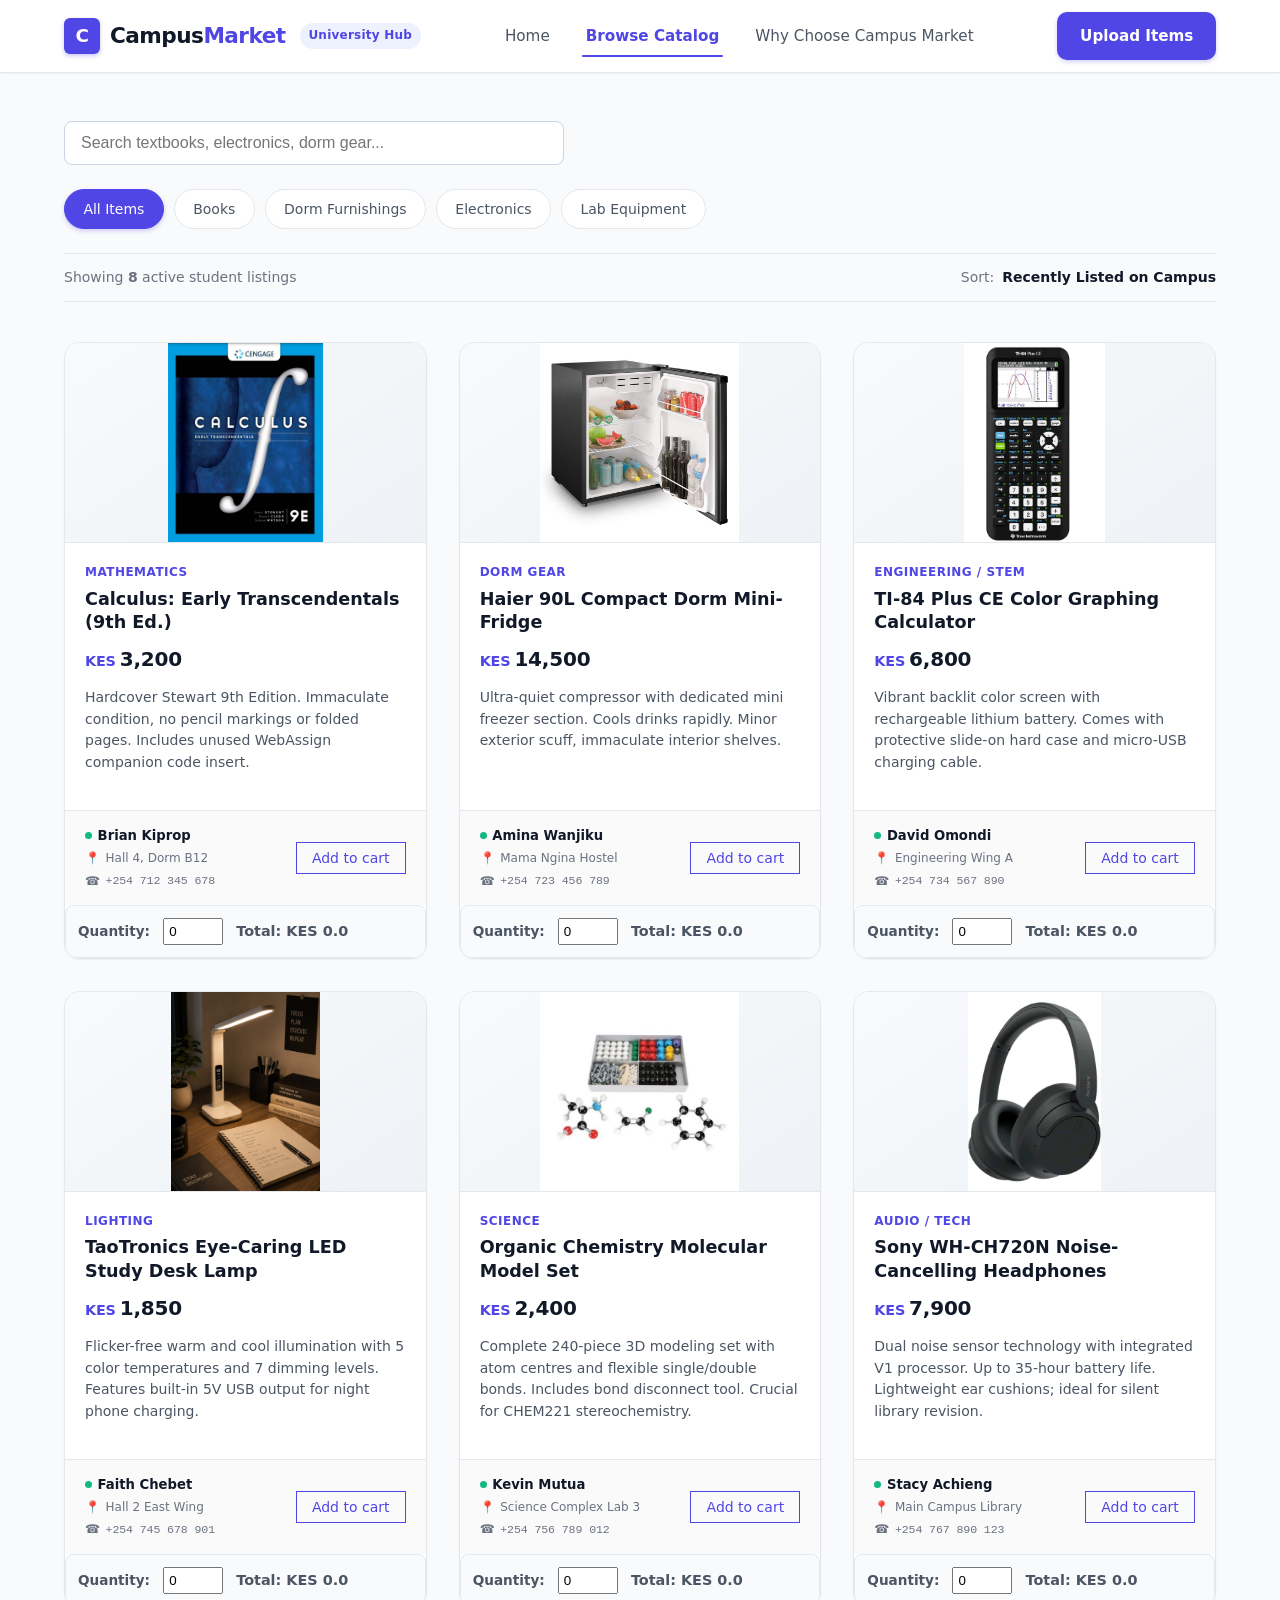
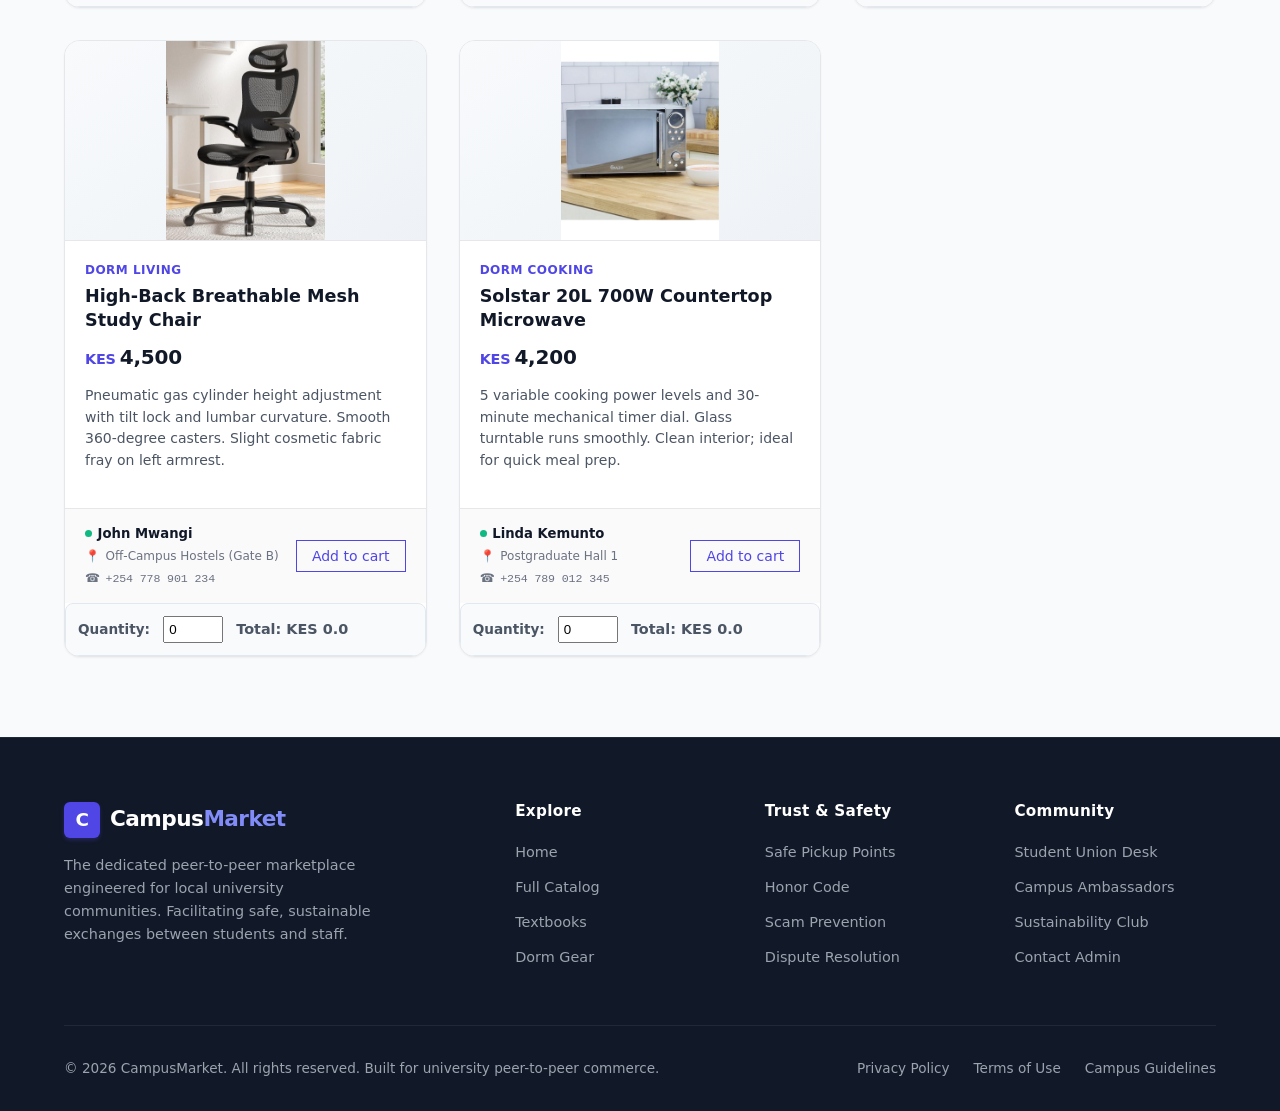
==== commit 21bce2e1: "Started JS filtering and calculations" ====
--- a/catalog.html
+++ b/catalog.html
@@ -56,17 +56,25 @@
       <!-- Catalog Header & Category Pills -->
       <header class="catalog-header" id="catalog-header">
         
-        <div class="catalog-headline-block">
+        <div class="catalog-search-wrapper" style="margin-top: 0rem; margin-bottom: 1.5rem;">
+          <input 
+            type="text" 
+            id="search-input" 
+            placeholder="Search textbooks, electronics, dorm gear..." 
+            onkeyup="filterProducts()" 
+            style="width: 100%; max-width: 500px; padding: 0.75rem 1rem; border: 1px solid #cbd5e1; border-radius: 8px; font-size: 1rem;"
+          >
+        </div>
           
         <!-- Static Category Pill Navigation -->
         <nav class="category-filters-nav" aria-label="Product categories">
-          <ul class="category-filter-list" id="category-filter-pills">
-            <li><a href="#all" class="filter-pill active" id="filter-all">All Items</a></li>
-            <li><a href="#textbooks" class="filter-pill" id="filter-textbooks">Books</a></li>
-            <li><a href="#dorm" class="filter-pill" id="filter-dorm">Dorm Furnishings </a></li>
-            <li><a href="#electronics" class="filter-pill" id="filter-electronics">Electronics</a></li>
-            <li><a href="#lab" class="filter-pill" id="filter-lab">Lab Equipments</a></li>
-          </ul>
+            <ul class="category-filter-list" id="category-filter-pills">
+              <li><a href="javascript:void(0)" class="filter-pill active" onclick="setCategory('all', this)">All Items</a></li>
+              <li><a href="javascript:void(0)" class="filter-pill" onclick="setCategory('books', this)">Books</a></li>
+              <li><a href="javascript:void(0)" class="filter-pill" onclick="setCategory('dorm', this)">Dorm Furnishings</a></li>
+              <li><a href="javascript:void(0)" class="filter-pill" onclick="setCategory('electronics', this)">Electronics</a></li>
+              <li><a href="javascript:void(0)" class="filter-pill" onclick="setCategory('lab', this)">Lab Equipment</a></li>
+            </ul>
         </nav>
 
         <!-- Results Counter & Status Bar -->
@@ -83,7 +91,7 @@
       </header>
 
       <!-- ==================================================================
-           Responsive Product Cards Grid
+           Product Cards Grid
            ================================================================== -->
       <section class="product-grid-section" id="catalog-grid" aria-labelledby="catalog-title">
         <div class="product-grid">
@@ -91,7 +99,7 @@
           <!-- --------------------------------------------------------------
                Product Card 1: Calculus Textbook
                -------------------------------------------------------------- -->
-          <article class="product-card" id="product-1">
+          <article class="product-card" id="product-1" data-category="books">
             <span class="condition-badge badge-like-new">Like New</span>
             <div class="card-image">
                 <img src="images/Calculus_ Early Transcendentals.jpeg" alt="Calculus: Early Transcendentals (9th Ed.)" class="product-image">
@@ -127,15 +135,20 @@
               </div>
 
               <div class="card-action-block">
-                <a href="#product-1" class="btn btn-outline" id="btn-view-1">View Details</a>
-              </div>
+                <a href="javascript:void(0)" class="btn-addtocart" id="btn-addtocart-1" onclick="addToCart(1)">Add to cart</a>
+              </div>
+            </div>
+            <div class="live-calc-box" style="margin-top: 0rem; padding: 0.75rem; background: #f8fafc; border-radius: 8px; border: 1px solid #e2e8f0;">
+              <label for="qty-input-1" style="font-size: 0.85rem; font-weight: 600;">Quantity:</label>
+              <input type="number" id="qty-input-1" value="0" min="0" max="10" oninput="calculateTotal()" style="width: 60px; padding: 0.25rem; margin: 0 0.5rem;">
+              <span style="font-size: 0.9rem; font-weight: 600;">Total: KES <span id="total-price-1">0.0</span></span>
             </div>
           </article>
 
           <!-- --------------------------------------------------------------
                Product Card 2: Mini-Fridge
                -------------------------------------------------------------- -->
-          <article class="product-card" id="product-2">
+          <article class="product-card" id="product-2" data-category="dorm-gear">
             <span class="condition-badge badge-good">Good</span>
             <div class="card-image">
                 <img src="images/Mini Fridge.jpeg" alt="Haier 90L Compact Dorm Mini-Fridge" class="product-image">
@@ -170,15 +183,20 @@
               </div>
 
               <div class="card-action-block">
-                <a href="#product-2" class="btn btn-outline" id="btn-view-2">View Details</a>
-              </div>
+                <a href="javascript:void(0)" class="btn-addtocart" id="btn-addtocart-2" onclick="addToCart(2)">Add to cart</a>
+              </div>
+            </div>
+            <div class="live-calc-box" style="margin-top: 0rem; padding: 0.75rem; background: #f8fafc; border-radius: 8px; border: 1px solid #e2e8f0;">
+              <label for="qty-input-2" style="font-size: 0.85rem; font-weight: 600;">Quantity:</label>
+              <input type="number" id="qty-input-2" value="0" min="0" max="10" oninput="calculateTotal()" style="width: 60px; padding: 0.25rem; margin: 0 0.5rem;">
+              <span style="font-size: 0.9rem; font-weight: 600;">Total: KES <span id="total-price-2">0.0</span></span>
             </div>
           </article>
 
           <!-- --------------------------------------------------------------
                Product Card 3: Graphing Calculator
                -------------------------------------------------------------- -->
-          <article class="product-card" id="product-3">
+          <article class="product-card" id="product-3" data-category="engineering-stem">
             <span class="condition-badge badge-like-new">Like New</span>
             <div class="card-image">
                 <img src="images/Calculator.jpeg" alt="TI-84 Plus CE Color Graphing Calculator" class="product-image">
@@ -212,15 +230,20 @@
               </div>
 
               <div class="card-action-block">
-                <a href="#product-3" class="btn btn-outline" id="btn-view-3">View Details</a>
-              </div>
+                <a href="javascript:void(0)" class="btn-addtocart" id="btn-addtocart-3" onclick="addToCart(3)">Add to cart</a>
+              </div>
+            </div>
+            <div class="live-calc-box" style="margin-top: 0rem; padding: 0.75rem; background: #f8fafc; border-radius: 8px; border: 1px solid #e2e8f0;">
+              <label for="qty-input-3" style="font-size: 0.85rem; font-weight: 600;">Quantity:</label>
+              <input type="number" id="qty-input-3" value="0" min="0" max="10" oninput="calculateTotal()" style="width: 60px; padding: 0.25rem; margin: 0 0.5rem;">
+              <span style="font-size: 0.9rem; font-weight: 600;">Total: KES <span id="total-price-3">0.0</span></span>
             </div>
           </article>
 
           <!-- --------------------------------------------------------------
                Product Card 4: LED Study Desk Lamp
                -------------------------------------------------------------- -->
-          <article class="product-card" id="product-4">
+          <article class="product-card" id="product-4" data-category="dorm-gear">
             <span class="condition-badge badge-like-new">Like New</span>
             <div class="card-image">
                 <img src="images/study Lamp.jpeg" alt="TaoTronics Eye-Caring LED Study Desk Lamp" class="product-image">
@@ -254,22 +277,28 @@
               </div>
 
               <div class="card-action-block">
-                <a href="#product-4" class="btn btn-outline" id="btn-view-4">View Details</a>
-              </div>
-            </div>
-          </article>
+                <a href="javascript:void(0)" class="btn-addtocart" id="btn-addtocart-4" onclick="addToCart(4)">Add to cart</a>
+              </div>
+            </div>
+            <div class="live-calc-box" style="margin-top: 0rem; padding: 0.75rem; background: #f8fafc; border-radius: 8px; border: 1px solid #e2e8f0;">
+              <label for="qty-input-4" style="font-size: 0.85rem; font-weight: 600;">Quantity:</label>
+              <input type="number" id="qty-input-4" value="0" min="0" max="10" oninput="calculateTotal()" style="width: 60px; padding: 0.25rem; margin: 0 0.5rem;">
+              <span style="font-size: 0.9rem; font-weight: 600;">Total: KES <span id="total-price-4">0.0</span></span>
+            </div>
+          </article>
+          
 
           <!-- --------------------------------------------------------------
                Product Card 5: Molecular Model Kit
                -------------------------------------------------------------- -->
-          <article class="product-card" id="product-5">
+          <article class="product-card" id="product-5" data-category="science">
             <span class="condition-badge badge-good">Good</span>
             <div class="card-image">
                 <img src="images/Organic Molecule Building Sets.jpeg" alt="Organic Chemistry Molecular Model Set" class="product-image">
             </div>
 
             <div class="card-body">
-              <span class="card-category-tag">Chemistry / Biology</span>
+              <span class="card-category-tag">Science</span>
               <h2 class="product-title">Organic Chemistry Molecular Model Set</h2>
               <div class="product-price">
                 <span class="currency-label">KES</span> 2,400
@@ -296,15 +325,20 @@
               </div>
 
               <div class="card-action-block">
-                <a href="#product-5" class="btn btn-outline" id="btn-view-5">View Details</a>
-              </div>
+                <a href="javascript:void(0)" class="btn-addtocart" id="btn-addtocart-5" onclick="addToCart(5)">Add to cart</a>
+              </div>
+            </div>
+            <div class="live-calc-box" style="margin-top: 0rem; padding: 0.75rem; background: #f8fafc; border-radius: 8px; border: 1px solid #e2e8f0;">
+              <label for="qty-input-5" style="font-size: 0.85rem; font-weight: 600;">Quantity:</label>
+              <input type="number" id="qty-input-5" value="0" min="0" max="10" oninput="calculateTotal()" style="width: 60px; padding: 0.25rem; margin: 0 0.5rem;">
+              <span style="font-size: 0.9rem; font-weight: 600;">Total: KES <span id="total-price-5">0.0</span></span>
             </div>
           </article>
 
           <!-- --------------------------------------------------------------
                Product Card 6: Noise Cancelling Headphones
                -------------------------------------------------------------- -->
-          <article class="product-card" id="product-6">
+          <article class="product-card" id="product-6" data-category="audio-tech">
             <span class="condition-badge badge-good">Good</span>
             <div class="card-image">
                 <img src="images/Headphones .jpeg" alt="Sony WH-CH720N Noise-Cancelling Headphones" class="product-image">
@@ -338,15 +372,20 @@
               </div>
 
               <div class="card-action-block">
-                <a href="#product-6" class="btn btn-outline" id="btn-view-6">View Details</a>
-              </div>
+                <a href="javascript:void(0)" class="btn-addtocart" id="btn-addtocart-6" onclick="addToCart(6)">Add to cart</a>
+              </div>
+            </div>
+            <div class="live-calc-box" style="margin-top: 0rem; padding: 0.75rem; background: #f8fafc; border-radius: 8px; border: 1px solid #e2e8f0;">
+              <label for="qty-input-6" style="font-size: 0.85rem; font-weight: 600;">Quantity:</label>
+              <input type="number" id="qty-input-6" value="0" min="0" max="10" oninput="calculateTotal()" style="width: 60px; padding: 0.25rem; margin: 0 0.5rem;">
+              <span style="font-size: 0.9rem; font-weight: 600;">Total: KES <span id="total-price-6">0.0</span></span>
             </div>
           </article>
 
           <!-- --------------------------------------------------------------
                Product Card 7: Ergonomic Mesh Study Chair
                -------------------------------------------------------------- -->
-          <article class="product-card" id="product-7">
+          <article class="product-card" id="product-7" data-category="dorm-gear">
             <span class="condition-badge badge-usable">Usable</span>
             <div class="card-image">
               <img src="images/Marsail Ergonomic Mesh Office Chair.jpeg" alt="Ergonomic Mesh Study Chair" class="product-image">
@@ -380,15 +419,20 @@
               </div>
 
               <div class="card-action-block">
-                <a href="#product-7" class="btn btn-outline" id="btn-view-7">View Details</a>
-              </div>
+                <a href="javascript:void(0)" class="btn-addtocart" id="btn-addtocart-7" onclick="addToCart(7)">Add to cart</a>
+              </div>
+            </div>
+            <div class="live-calc-box" style="margin-top: 0rem; padding: 0.75rem; background: #f8fafc; border-radius: 8px; border: 1px solid #e2e8f0;">
+              <label for="qty-input-7" style="font-size: 0.85rem; font-weight: 600;">Quantity:</label>
+              <input type="number" id="qty-input-7" value="0" min="0" max="10" oninput="calculateTotal()" style="width: 60px; padding: 0.25rem; margin: 0 0.5rem;">
+              <span style="font-size: 0.9rem; font-weight: 600;">Total: KES <span id="total-price-7">0.0</span></span>
             </div>
           </article>
 
           <!-- --------------------------------------------------------------
                Product Card 8: Countertop Microwave Oven
                -------------------------------------------------------------- -->
-          <article class="product-card" id="product-8">
+          <article class="product-card" id="product-8" data-category="dorm-cooking">
             <span class="condition-badge badge-usable">Usable</span>
             <div class="card-image">
               <img src="images/microwave.jpeg" alt="Solstar 20L 700W Countertop Microwave" class="product-image">
@@ -422,8 +466,13 @@
               </div>
 
               <div class="card-action-block">
-                <a href="#product-8" class="btn btn-outline" id="btn-view-8">View Details</a>
-              </div>
+                <a href="javascript:void(0)" class="btn-addtocart" id="btn-addtocart-8" onclick="addToCart(8)">Add to cart</a>
+              </div>
+            </div>
+            <div class="live-calc-box" style="margin-top: 0rem; padding: 0.75rem; background: #f8fafc; border-radius: 8px; border: 1px solid #e2e8f0;">
+              <label for="qty-input-8" style="font-size: 0.85rem; font-weight: 600;">Quantity:</label>
+              <input type="number" id="qty-input-8" value="0" min="0" max="10" oninput="calculateTotal()" style="width: 60px; padding: 0.25rem; margin: 0 0.5rem;">
+              <span style="font-size: 0.9rem; font-weight: 600;">Total: KES <span id="total-price-8">0.0</span></span>
             </div>
           </article>
 
@@ -436,7 +485,7 @@
   <!-- ======================================================================
        Global Footer
        ====================================================================== -->
-  <footer class="global-footer" id="global-footer">
+  <footer class="global-footer" id="global-footer" >
     <div class="container">
       
       <div class="footer-grid">
@@ -497,6 +546,6 @@
 
     </div>
   </footer>
-
+<script src="app.js"></script>
 </body>
 </html>
--- a/styles.css
+++ b/styles.css
@@ -284,7 +284,7 @@
   transform: translateY(-1px);
 }
 
-.btn-outline {
+.btn-addtocart {
   background-color: transparent;
   color: var(--color-primary);
   border: 1.5px solid var(--color-primary);
@@ -292,7 +292,7 @@
   font-size: 0.875rem;
 }
 
-.btn-outline:hover {
+.btn-addtocart:hover {
   background-color: var(--color-primary);
   color: var(--color-text-inverse);
   box-shadow: 0 2px 6px rgba(79, 70, 229, 0.25);
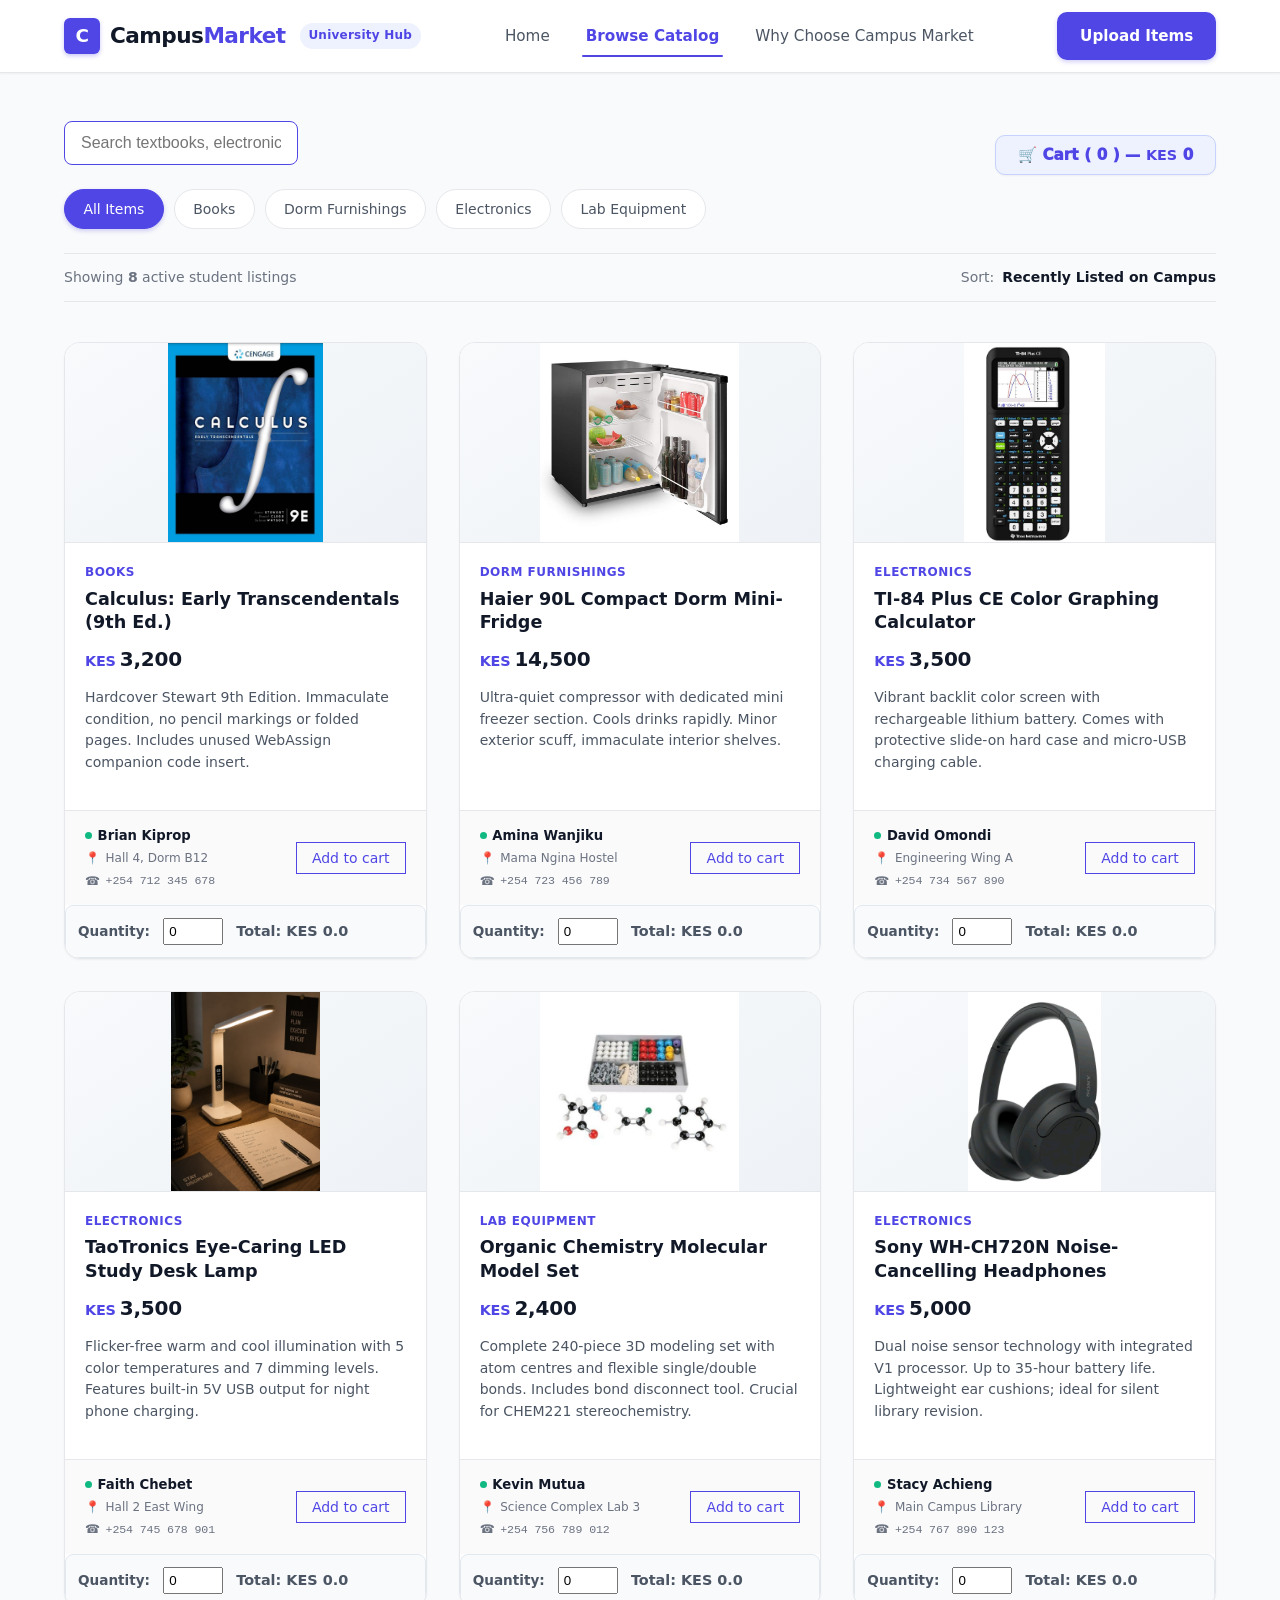
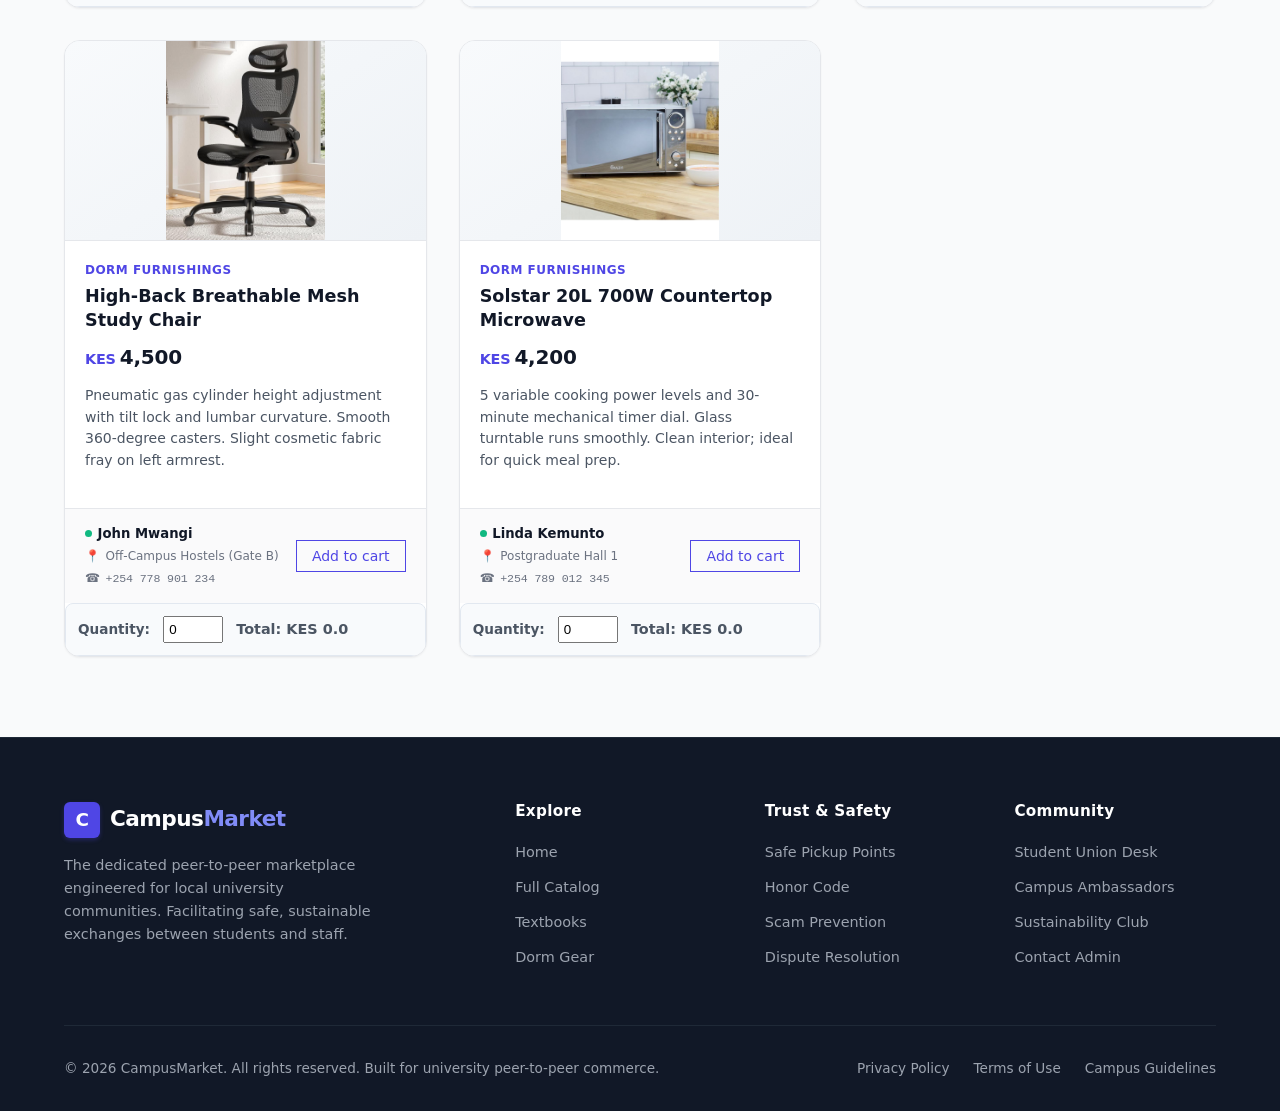
==== commit 818444fd: "Part 2: JS filtering and calculations" ====
--- a/catalog.html
+++ b/catalog.html
@@ -55,17 +55,25 @@
 
       <!-- Catalog Header & Category Pills -->
       <header class="catalog-header" id="catalog-header">
-        
-        <div class="catalog-search-wrapper" style="margin-top: 0rem; margin-bottom: 1.5rem;">
-          <input 
-            type="text" 
-            id="search-input" 
-            placeholder="Search textbooks, electronics, dorm gear..." 
-            onkeyup="filterProducts()" 
-            style="width: 100%; max-width: 500px; padding: 0.75rem 1rem; border: 1px solid #cbd5e1; border-radius: 8px; font-size: 1rem;"
-          >
-        </div>
-          
+        <div style="display: flex; justify-content: space-between; align-items: center; flex-wrap: wrap;">
+          <div class="catalog-search-wrapper" style="margin-top: 0rem; margin-bottom: 1.5rem;">
+            <input 
+              type="text" 
+              id="search-input" 
+              placeholder="Search textbooks, electronics, dorm gear..." 
+              onkeyup="filterProducts()" 
+              style="width: 100%; max-width: 600px; padding: 0.75rem 1rem; border: 1px solid #4F46E5; --holder-color: black; border-radius: 8px; font-size: 1rem;"
+            >
+          </div>
+          <div class="nav-actions">
+            <button class="btn btn-secondary cart-nav-btn" id="cart-nav-btn" onclick="toggleCartDrawer()">
+              🛒 <span class="cart-label">Cart</span> 
+              (<span id="global-cart-count">0</span>) 
+              — <span class="currency-label">KES</span> <span id="global-cart-total">0</span>
+            </button>
+
+          </div>
+        </div>
         <!-- Static Category Pill Navigation -->
         <nav class="category-filters-nav" aria-label="Product categories">
             <ul class="category-filter-list" id="category-filter-pills">
@@ -107,7 +115,7 @@
 
             <!-- Card Body Details -->
             <div class="card-body">
-              <span class="card-category-tag">Mathematics</span>
+              <span class="card-category-tag">books</span>
               <h2 class="product-title">Calculus: Early Transcendentals (9th Ed.)</h2>
               <div class="product-price">
                 <span class="currency-label">KES</span> 3,200
@@ -148,7 +156,7 @@
           <!-- --------------------------------------------------------------
                Product Card 2: Mini-Fridge
                -------------------------------------------------------------- -->
-          <article class="product-card" id="product-2" data-category="dorm-gear">
+          <article class="product-card" id="product-2" data-category="dorm">
             <span class="condition-badge badge-good">Good</span>
             <div class="card-image">
                 <img src="images/Mini Fridge.jpeg" alt="Haier 90L Compact Dorm Mini-Fridge" class="product-image">
@@ -156,7 +164,7 @@
             </div>
 
             <div class="card-body">
-              <span class="card-category-tag">Dorm Gear</span>
+              <span class="card-category-tag">Dorm Furnishings</span>
               <h2 class="product-title">Haier 90L Compact Dorm Mini-Fridge</h2>
               <div class="product-price">
                 <span class="currency-label">KES</span> 14,500
@@ -196,17 +204,17 @@
           <!-- --------------------------------------------------------------
                Product Card 3: Graphing Calculator
                -------------------------------------------------------------- -->
-          <article class="product-card" id="product-3" data-category="engineering-stem">
+          <article class="product-card" id="product-3" data-category="electronics">
             <span class="condition-badge badge-like-new">Like New</span>
             <div class="card-image">
                 <img src="images/Calculator.jpeg" alt="TI-84 Plus CE Color Graphing Calculator" class="product-image">
             </div>
 
             <div class="card-body">
-              <span class="card-category-tag">Engineering / STEM</span>
+              <span class="card-category-tag">Electronics</span>
               <h2 class="product-title">TI-84 Plus CE Color Graphing Calculator</h2>
               <div class="product-price">
-                <span class="currency-label">KES</span> 6,800
+                <span class="currency-label">KES</span> 3,500
               </div>
               <p class="product-description">
                 Vibrant backlit color screen with rechargeable lithium battery. Comes with protective slide-on hard case and micro-USB charging cable.
@@ -243,17 +251,17 @@
           <!-- --------------------------------------------------------------
                Product Card 4: LED Study Desk Lamp
                -------------------------------------------------------------- -->
-          <article class="product-card" id="product-4" data-category="dorm-gear">
+          <article class="product-card" id="product-4" data-category="electronics">
             <span class="condition-badge badge-like-new">Like New</span>
             <div class="card-image">
                 <img src="images/study Lamp.jpeg" alt="TaoTronics Eye-Caring LED Study Desk Lamp" class="product-image">
             </div>
 
             <div class="card-body">
-              <span class="card-category-tag">Lighting</span>
+              <span class="card-category-tag">Electronics</span>
               <h2 class="product-title">TaoTronics Eye-Caring LED Study Desk Lamp</h2>
               <div class="product-price">
-                <span class="currency-label">KES</span> 1,850
+                <span class="currency-label">KES</span> 3,500
               </div>
               <p class="product-description">
                 Flicker-free warm and cool illumination with 5 color temperatures and 7 dimming levels. Features built-in 5V USB output for night phone charging.
@@ -291,14 +299,14 @@
           <!-- --------------------------------------------------------------
                Product Card 5: Molecular Model Kit
                -------------------------------------------------------------- -->
-          <article class="product-card" id="product-5" data-category="science">
+          <article class="product-card" id="product-5" data-category="lab">
             <span class="condition-badge badge-good">Good</span>
             <div class="card-image">
                 <img src="images/Organic Molecule Building Sets.jpeg" alt="Organic Chemistry Molecular Model Set" class="product-image">
             </div>
 
             <div class="card-body">
-              <span class="card-category-tag">Science</span>
+              <span class="card-category-tag">Lab Equipment</span>
               <h2 class="product-title">Organic Chemistry Molecular Model Set</h2>
               <div class="product-price">
                 <span class="currency-label">KES</span> 2,400
@@ -338,17 +346,17 @@
           <!-- --------------------------------------------------------------
                Product Card 6: Noise Cancelling Headphones
                -------------------------------------------------------------- -->
-          <article class="product-card" id="product-6" data-category="audio-tech">
+          <article class="product-card" id="product-6" data-category="electronics">
             <span class="condition-badge badge-good">Good</span>
             <div class="card-image">
                 <img src="images/Headphones .jpeg" alt="Sony WH-CH720N Noise-Cancelling Headphones" class="product-image">
             </div>
 
             <div class="card-body">
-              <span class="card-category-tag">Audio / Tech</span>
+              <span class="card-category-tag">Electronics</span>
               <h2 class="product-title">Sony WH-CH720N Noise-Cancelling Headphones</h2>
               <div class="product-price">
-                <span class="currency-label">KES</span> 7,900
+                <span class="currency-label">KES</span> 5,000
               </div>
               <p class="product-description">
                 Dual noise sensor technology with integrated V1 processor. Up to 35-hour battery life. Lightweight ear cushions; ideal for silent library revision.
@@ -385,14 +393,14 @@
           <!-- --------------------------------------------------------------
                Product Card 7: Ergonomic Mesh Study Chair
                -------------------------------------------------------------- -->
-          <article class="product-card" id="product-7" data-category="dorm-gear">
+          <article class="product-card" id="product-7" data-category="dorm">
             <span class="condition-badge badge-usable">Usable</span>
             <div class="card-image">
               <img src="images/Marsail Ergonomic Mesh Office Chair.jpeg" alt="Ergonomic Mesh Study Chair" class="product-image">
             </div>
 
             <div class="card-body">
-              <span class="card-category-tag">Dorm Living</span>
+              <span class="card-category-tag">Dorm Furnishings</span>
               <h2 class="product-title">High-Back Breathable Mesh Study Chair</h2>
               <div class="product-price">
                 <span class="currency-label">KES</span> 4,500
@@ -432,14 +440,14 @@
           <!-- --------------------------------------------------------------
                Product Card 8: Countertop Microwave Oven
                -------------------------------------------------------------- -->
-          <article class="product-card" id="product-8" data-category="dorm-cooking">
+          <article class="product-card" id="product-8" data-category="dorm">
             <span class="condition-badge badge-usable">Usable</span>
             <div class="card-image">
               <img src="images/microwave.jpeg" alt="Solstar 20L 700W Countertop Microwave" class="product-image">
             </div>
 
             <div class="card-body">
-              <span class="card-category-tag">Dorm Cooking</span>
+              <span class="card-category-tag">Dorm Furnishings</span>
               <h2 class="product-title">Solstar 20L 700W Countertop Microwave</h2>
               <div class="product-price">
                 <span class="currency-label">KES</span> 4,200
@@ -481,6 +489,31 @@
 
     </div>
   </main>
+  <!-- ======================================================================
+      Persistent Slide-out Cart Drawer & Overlay
+      ====================================================================== -->
+  <div class="cart-overlay" id="cart-overlay" onclick="toggleCartDrawer()"></div>
+
+  <aside class="cart-drawer" id="cart-drawer" aria-label="Shopping Cart">
+    <div class="cart-drawer-header">
+      <h3>Your Selected Items</h3>
+      <button class="cart-close-btn" onclick="toggleCartDrawer()" aria-label="Close cart">&times;</button>
+    </div>
+
+    <div class="cart-drawer-body" id="cart-items-list">
+      <p class="empty-cart-msg">Your cart is currently empty.</p>
+    </div>
+
+    <div class="cart-drawer-footer">
+      <div class="cart-summary-row">
+        <span>Total Amount:</span>
+        <strong>KES <span id="drawer-cart-total">0</span></strong>
+      </div>
+      <button class="btn btn-primary btn-checkout" onclick="alert('Proceeding to student seller hand-off!')">
+        Proceed to Hand-Off
+      </button>
+    </div>
+  </aside>
 
   <!-- ======================================================================
        Global Footer
--- a/styles.css
+++ b/styles.css
@@ -1366,3 +1366,136 @@
     width: 100%;
   }
 }
+
+
+/* --------------------------------------------------------------------------
+   Persistent Cart Navigation Button & Slide-Out Drawer
+   -------------------------------------------------------------------------- */
+.cart-nav-btn {
+  display: inline-flex;
+  align-items: center;
+  gap: 0.35rem;
+  font-weight: 1000;
+  border-color: var(--color-primary-border);
+  color: var(--color-primary);
+  background-color: var(--color-primary-light);
+}
+
+.cart-nav-btn:hover {
+  background-color: #E0E7FF;
+  border-color: var(--color-primary);
+}
+
+/* Darkened Background Overlay */
+.cart-overlay {
+  position: fixed;
+  inset: 0;
+  background-color: rgba(17, 24, 39, 0.5);
+  z-index: 1001;
+  opacity: 0;
+  visibility: hidden;
+  transition: opacity var(--transition-base);
+}
+
+.cart-overlay.active {
+  opacity: 1;
+  visibility: visible;
+}
+
+/* Slide-out Drawer Panel */
+.cart-drawer {
+  position: fixed;
+  top: 0;
+  right: -420px;
+  width: 100%;
+  max-width: 400px;
+  height: 100vh;
+  background-color: var(--color-surface);
+  box-shadow: var(--shadow-lg);
+  z-index: 1002;
+  display: flex;
+  flex-direction: column;
+  transition: right 300ms ease-in-out;
+}
+
+.cart-drawer.active {
+  right: 0;
+}
+
+.cart-drawer-header {
+  display: flex;
+  align-items: center;
+  justify-content: space-between;
+  padding: 1.25rem 1.5rem;
+  border-bottom: 1px solid var(--color-border);
+}
+
+.cart-close-btn {
+  background: none;
+  border: none;
+  font-size: 1.75rem;
+  line-height: 1;
+  cursor: pointer;
+  color: var(--color-text-muted);
+}
+
+.cart-drawer-body {
+  flex: 1;
+  overflow-y: auto;
+  padding: 1.25rem 1.5rem;
+}
+
+.empty-cart-msg {
+  text-align: center;
+  color: var(--color-text-muted);
+  margin-top: 2rem;
+  font-style: italic;
+}
+
+/* Item row inside cart drawer */
+.cart-item-row {
+  display: flex;
+  align-items: center;
+  justify-content: space-between;
+  gap: 1rem;
+  padding: 0.85rem 0;
+  border-bottom: 1px solid var(--color-border);
+}
+
+.cart-item-info h4 {
+  font-size: 0.95rem;
+  margin-bottom: 0.2rem;
+  color: var(--color-text-primary);
+}
+
+.cart-item-info p {
+  font-size: 0.825rem;
+  color: var(--color-text-muted);
+}
+
+.cart-item-remove-btn {
+  background: none;
+  border: none;
+  color: #EF4444;
+  font-size: 0.8rem;
+  font-weight: 600;
+  cursor: pointer;
+  padding: 0.25rem;
+}
+
+.cart-drawer-footer {
+  padding: 1.25rem 1.5rem;
+  border-top: 1px solid var(--color-border);
+  background-color: var(--color-bg);
+}
+
+.cart-summary-row {
+  display: flex;
+  justify-content: space-between;
+  font-size: 1.1rem;
+  margin-bottom: 1rem;
+}
+
+.btn-checkout {
+  width: 100%;
+}
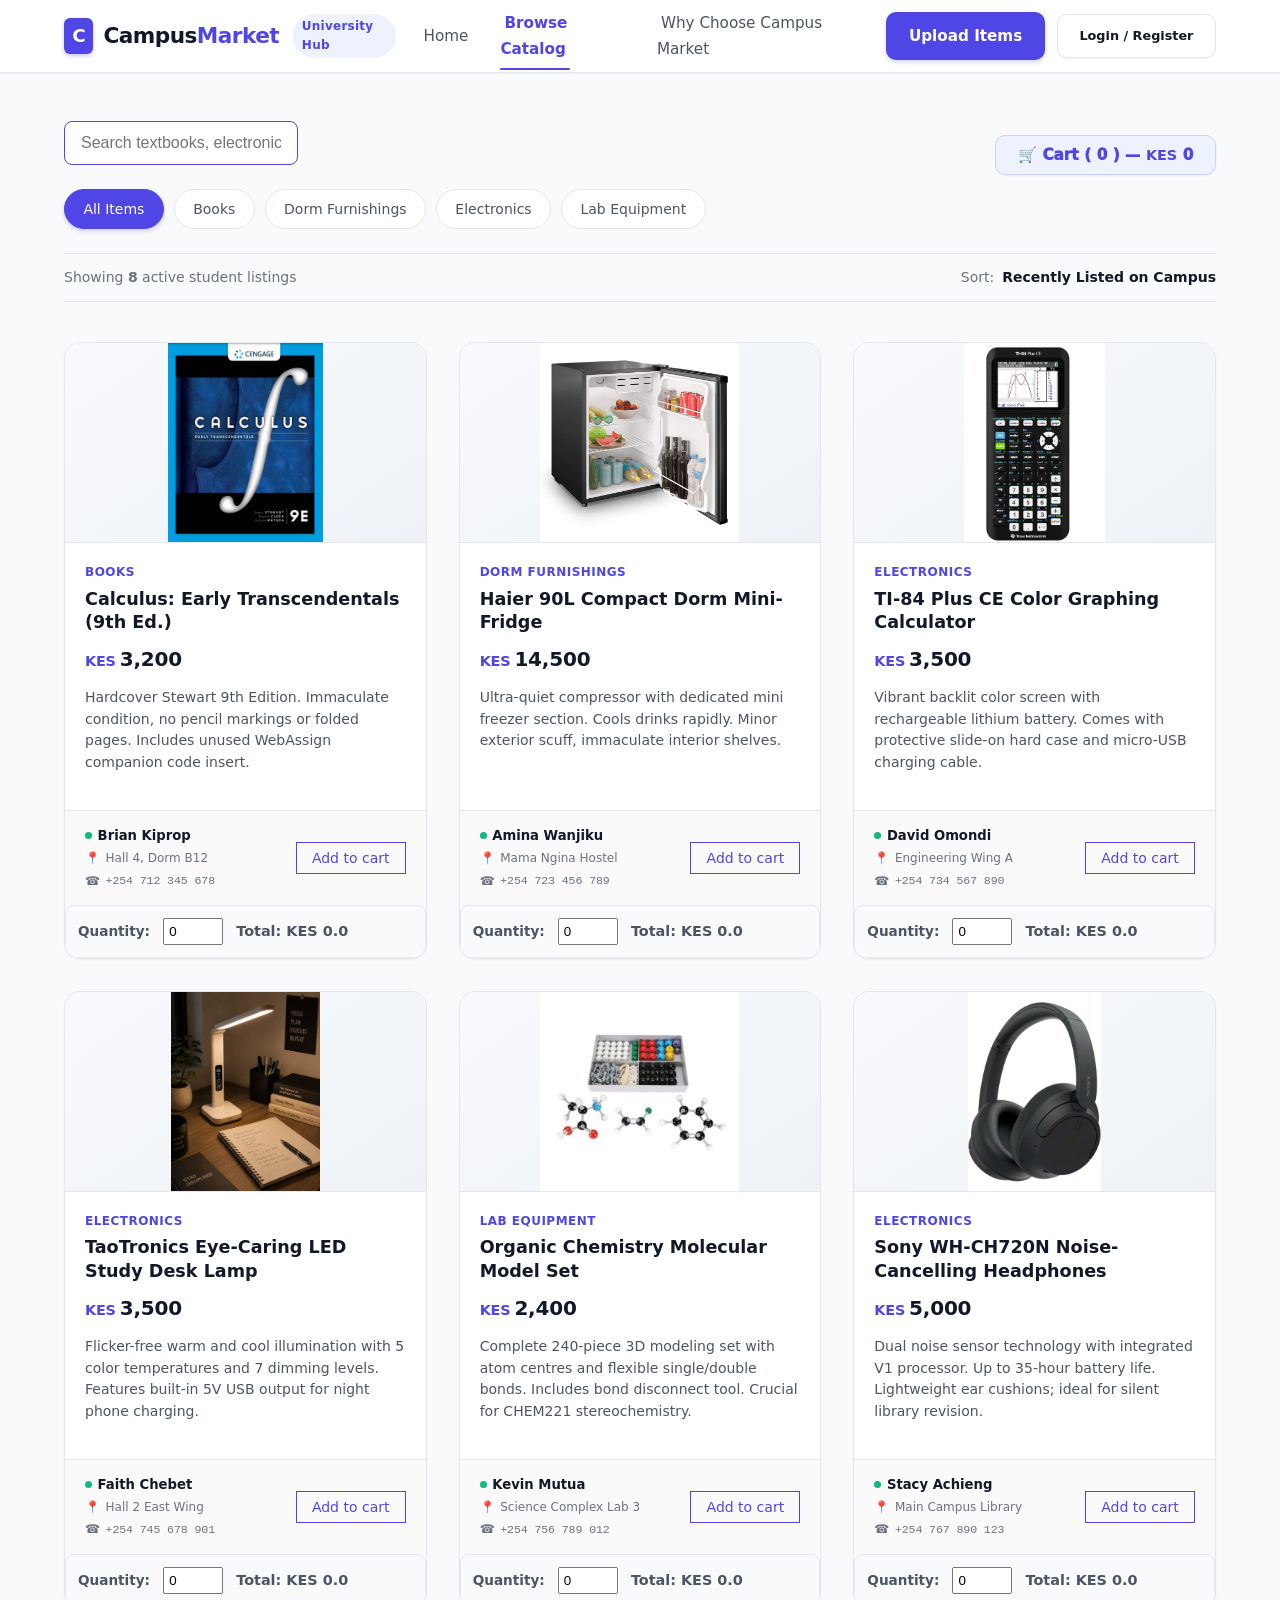
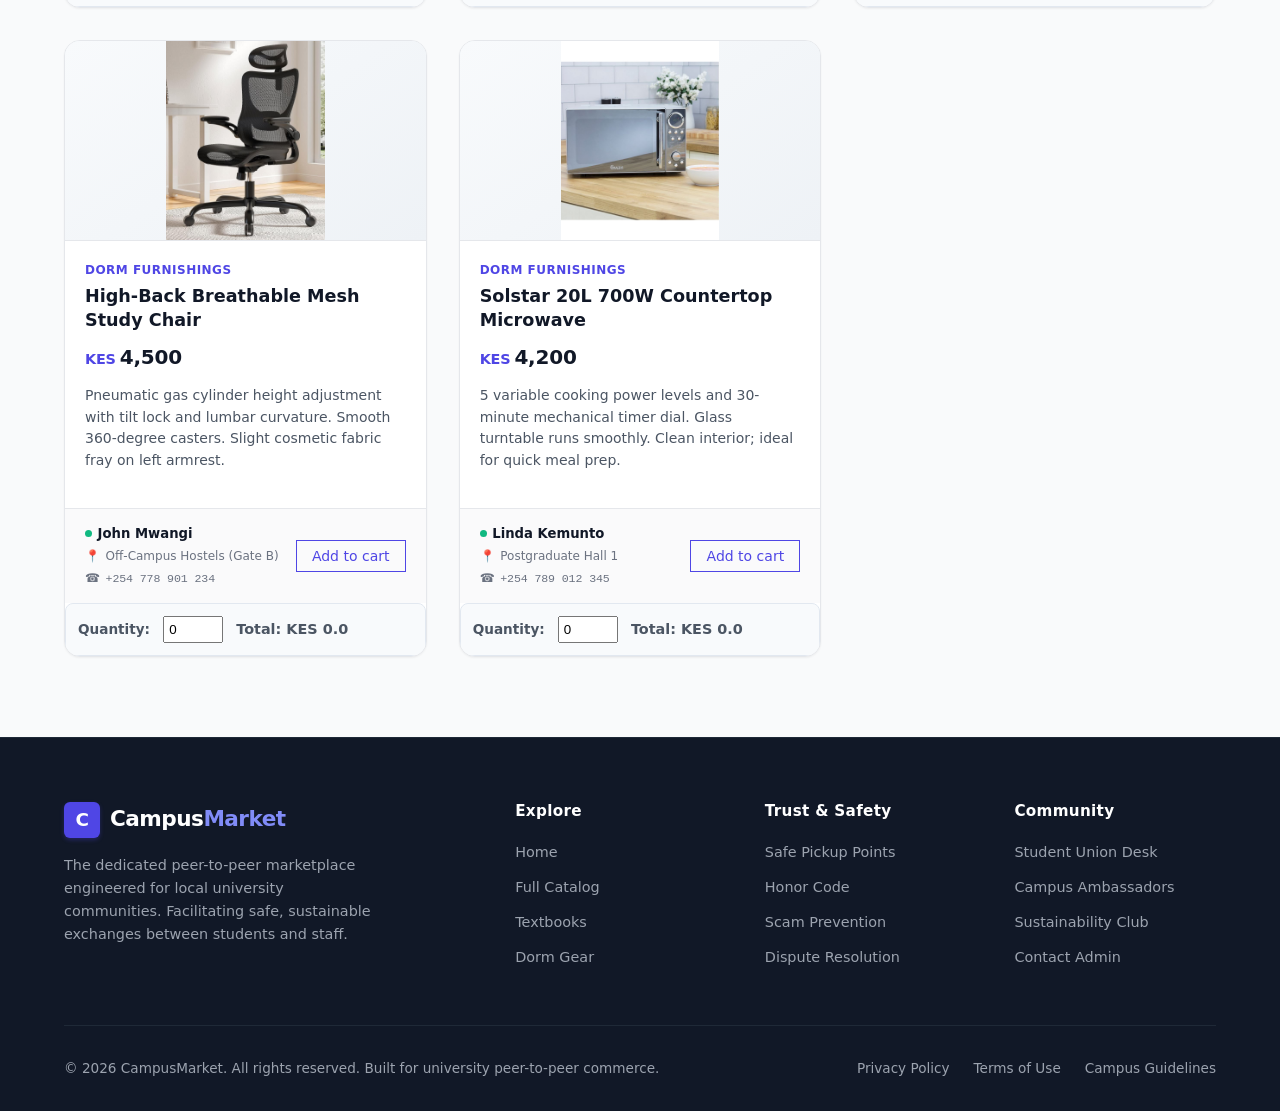
==== commit 8fc49d1b: "Part 3: form validation and interactivity" ====
--- a/catalog.html
+++ b/catalog.html
@@ -42,6 +42,7 @@
         <!-- Header Action CTA -->
         <div class="nav-actions">
           <a href="#upload" class="btn btn-primary" id="nav-btn-upload">Upload Items</a>
+          <a href="register.html" class="btn btn-secondary" id="nav-btn-auth">Login / Register</a>
         </div>
       </div>
     </div>
@@ -65,7 +66,7 @@
               style="width: 100%; max-width: 600px; padding: 0.75rem 1rem; border: 1px solid #4F46E5; --holder-color: black; border-radius: 8px; font-size: 1rem;"
             >
           </div>
-          <div class="nav-actions">
+          <div class="cart-container">
             <button class="btn btn-secondary cart-nav-btn" id="cart-nav-btn" onclick="toggleCartDrawer()">
               🛒 <span class="cart-label">Cart</span> 
               (<span id="global-cart-count">0</span>) 
--- a/styles.css
+++ b/styles.css
@@ -1,6 +1,3 @@
-/* ==========================================================================
-   Week 1 
-   ========================================================================== */
 
 /* --------------------------------------------------------------------------
    1. Design System & CSS Custom Properties (:root)
@@ -236,6 +233,18 @@
   display: flex;
   align-items: center;
   gap: 0.75rem;
+ 
+}
+
+/*reg/login button*/
+#nav-btn-auth{
+  margin-left: auto !important;
+  font-size: 0.80rem;
+  
+}
+
+#nav-btn-auth:hover{
+  color: var(--color-primary-hover);
 }
 
 /* --------------------------------------------------------------------------
@@ -1498,4 +1507,97 @@
 
 .btn-checkout {
   width: 100%;
-}+}
+
+
+/* --------------------------------------------------------------------------
+   12. Register & Login Form
+   -------------------------------------------------------------------------- */
+       /* Page layout styling for register form */
+    .register-container {
+      max-width: 580px;
+      margin: 2.5rem auto;
+      padding: 2rem;
+      background: #ffffff;
+      border-radius: 12px;
+      box-shadow: 0 4px 12px rgba(0,0,0,0.08);
+      border: 1px solid #e2e8f0;
+    }
+
+    .form-group {
+      margin-bottom: 1.25rem;
+      display: flex;
+      flex-direction: column;
+    }
+
+    .form-group label {
+      font-weight: 600;
+      margin-bottom: 0.4rem;
+      font-size: 0.9rem;
+      color: #334155;
+    }
+
+    .form-group input {
+      padding: 0.75rem;
+      border: 1px solid #cbd5e1;
+      border-radius: 6px;
+      font-size: 0.95rem;
+    }
+
+    .form-group input:focus {
+      outline: none;
+      border-color: #2563eb;
+      box-shadow: 0 0 0 3px rgba(37, 99, 235, 0.1);
+    }
+
+    .password-wrapper {
+      position: relative;
+      display: flex;
+      align-items: center;
+    }
+
+    .password-wrapper input {
+      width: 100%;
+      padding-right: 4.5rem;
+    }
+
+    .toggle-pw-btn {
+      position: absolute;
+      right: 0.5rem;
+      background: none;
+      border: none;
+      color: #2563eb;
+      font-size: 0.8rem;
+      font-weight: 600;
+      cursor: pointer;
+      padding: 0.4rem;
+    }
+
+    .file-preview-box {
+      margin-top: 0.5rem;
+      max-height: 150px;
+      display: none;
+      border-radius: 6px;
+      border: 1px dashed #cbd5e1;
+      object-fit: contain;
+    }
+
+    .alert-box {
+      padding: 0.85rem;
+      border-radius: 6px;
+      margin-bottom: 1.25rem;
+      font-size: 0.9rem;
+      display: none;
+    }
+
+    .alert-error {
+      background-color: #fef2f2;
+      color: #991b1b;
+      border: 1px solid #fecaca;
+    }
+
+    .alert-success {
+      background-color: #f0fdf4;
+      color: #166534;
+      border: 1px solid #bbf7d0;
+    }
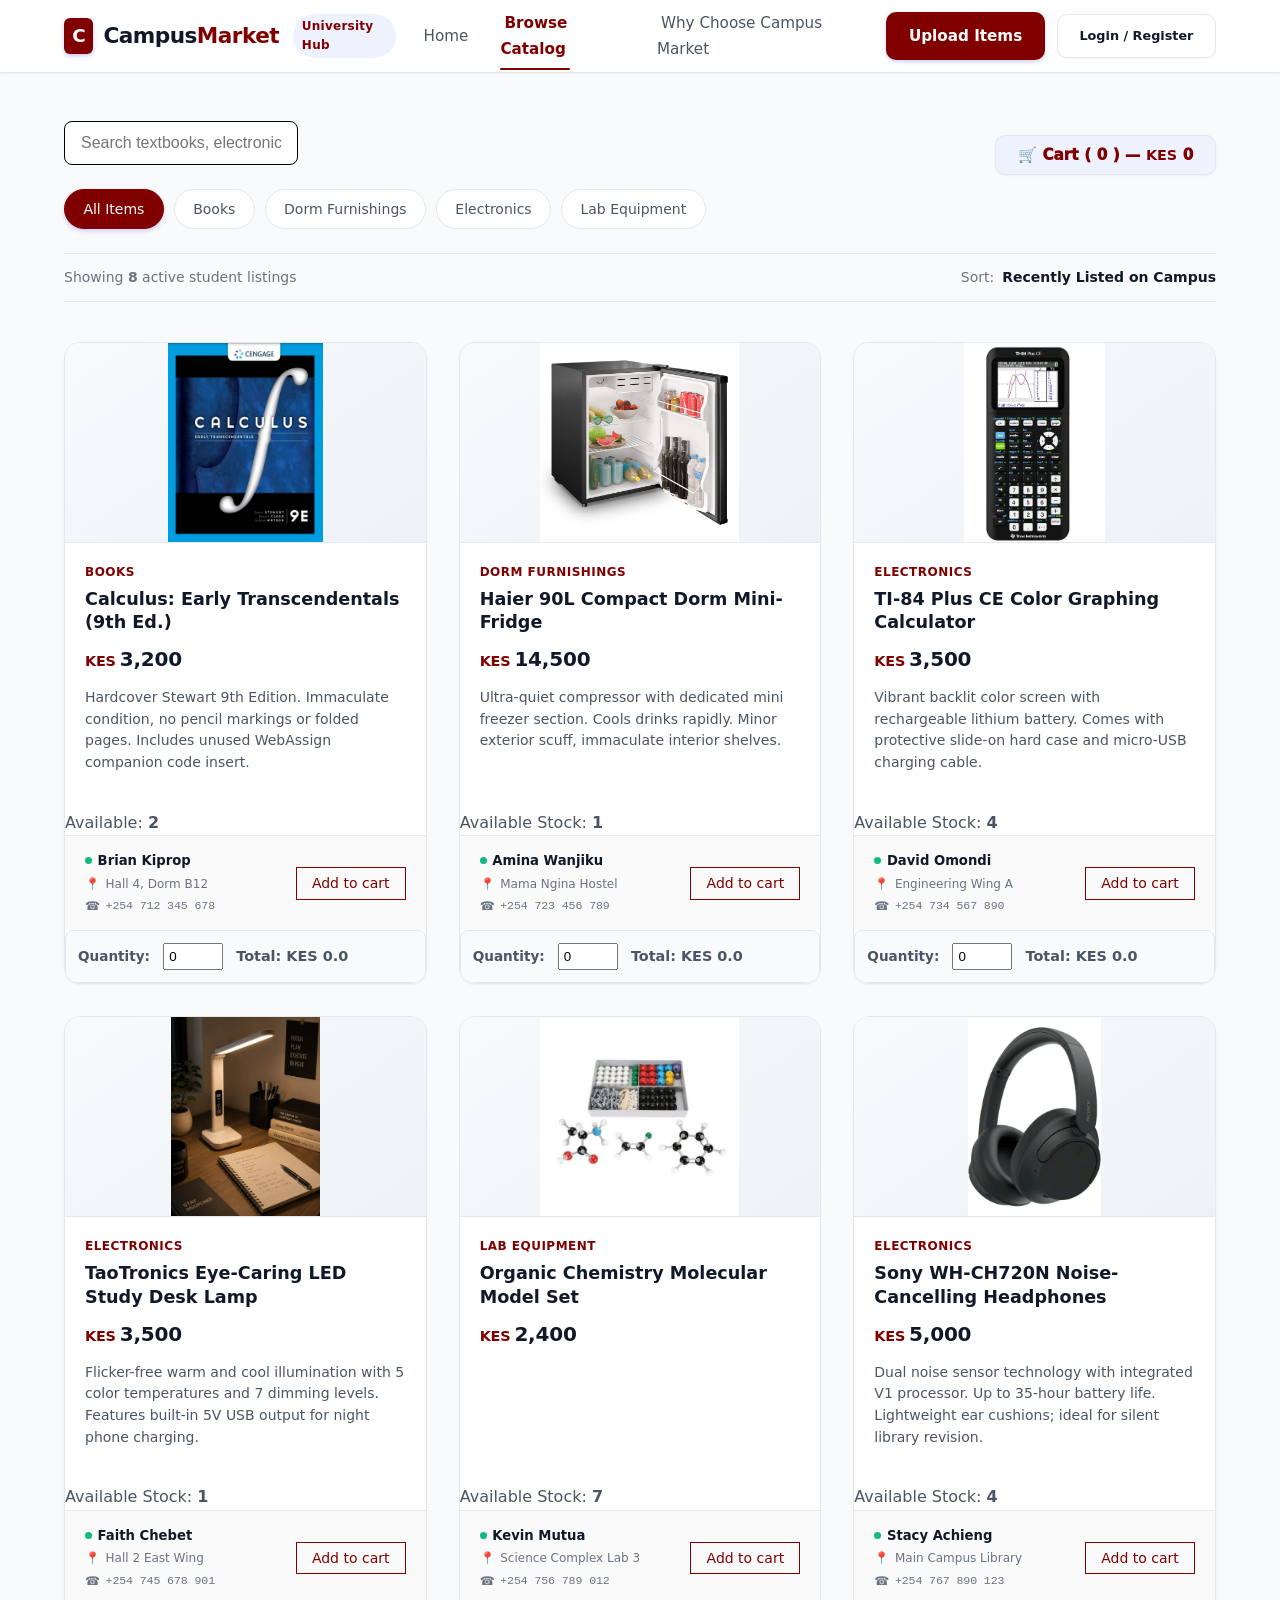
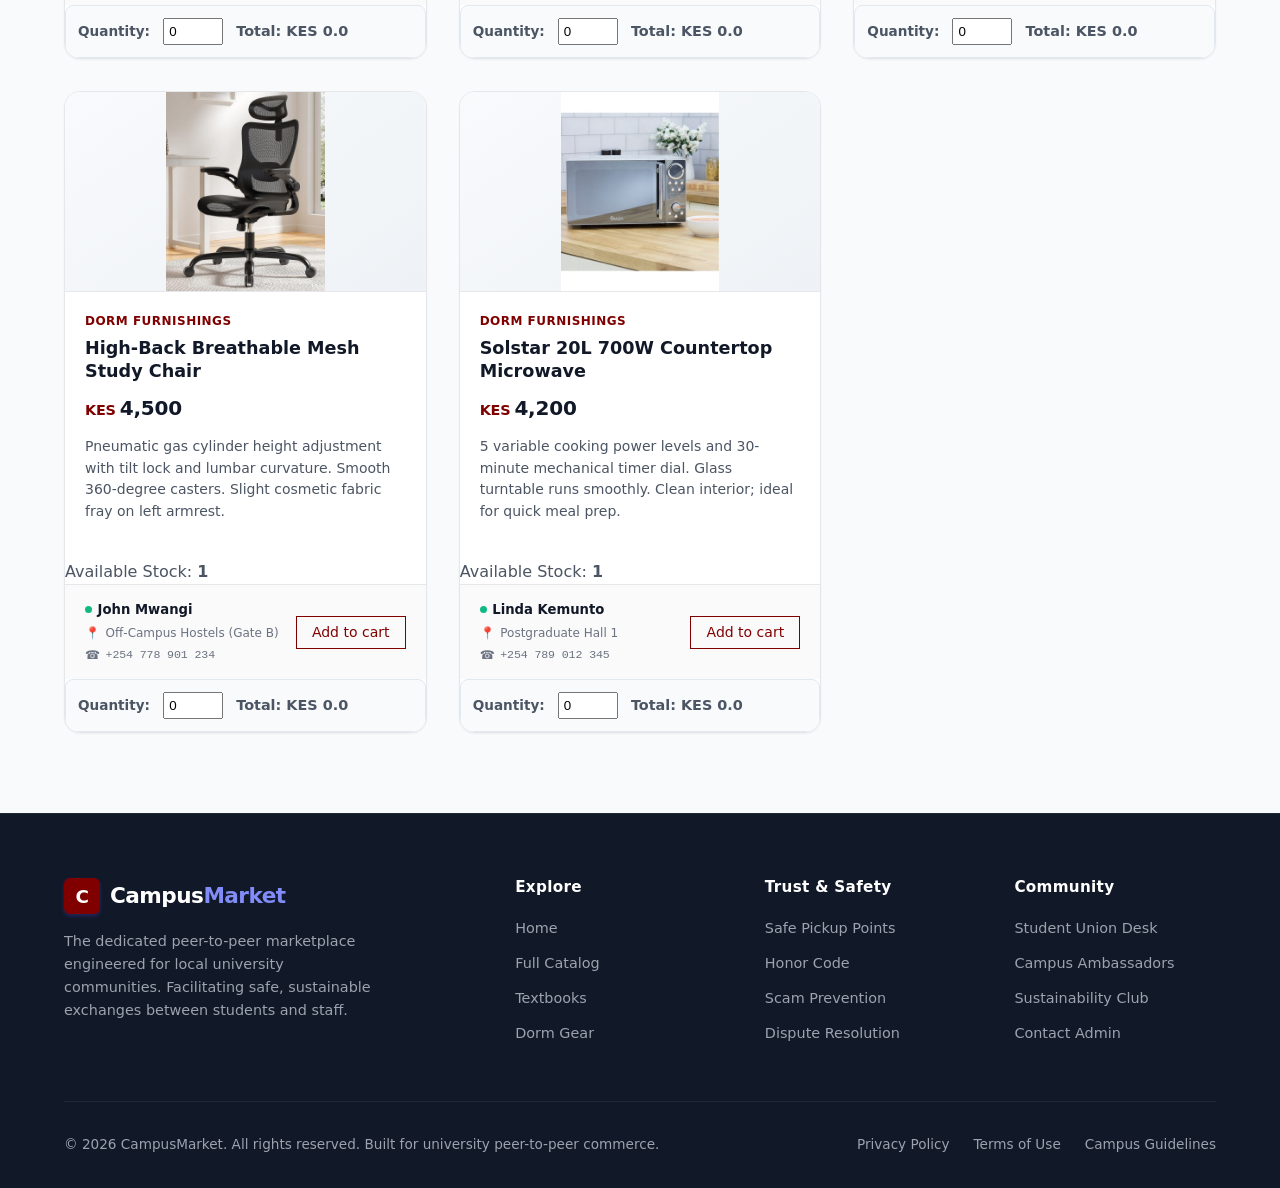
==== commit df824810: "Part 4: Updated requirements" ====
--- a/catalog.html
+++ b/catalog.html
@@ -63,7 +63,7 @@
               id="search-input" 
               placeholder="Search textbooks, electronics, dorm gear..." 
               onkeyup="filterProducts()" 
-              style="width: 100%; max-width: 600px; padding: 0.75rem 1rem; border: 1px solid #4F46E5; --holder-color: black; border-radius: 8px; font-size: 1rem;"
+              style="width: 100%; max-width: 600px; padding: 0.75rem 1rem; border: 1px solid ; --holder-color: black; border-radius: 8px; font-size: 1rem;"
             >
           </div>
           <div class="cart-container">
@@ -108,7 +108,7 @@
           <!-- --------------------------------------------------------------
                Product Card 1: Calculus Textbook
                -------------------------------------------------------------- -->
-          <article class="product-card" id="product-1" data-category="books">
+          <article class="product-card" id="product-1" data-category="books" data-stock="2">
             <span class="condition-badge badge-like-new">Like New</span>
             <div class="card-image">
                 <img src="images/Calculus_ Early Transcendentals.jpeg" alt="Calculus: Early Transcendentals (9th Ed.)" class="product-image">
@@ -125,7 +125,9 @@
                 Hardcover Stewart 9th Edition. Immaculate condition, no pencil markings or folded pages. Includes unused WebAssign companion code insert.
               </p>
             </div>
-
+            <p class="product-stock-info">
+              Available: <strong id="stock-count-1">2</strong>
+            </p>
             <!-- Card Bottom: Split Student Details (Left) & Action Button (Right) -->
             <div class="card-footer-split">
               <div class="student-info-block">
@@ -149,7 +151,7 @@
             </div>
             <div class="live-calc-box" style="margin-top: 0rem; padding: 0.75rem; background: #f8fafc; border-radius: 8px; border: 1px solid #e2e8f0;">
               <label for="qty-input-1" style="font-size: 0.85rem; font-weight: 600;">Quantity:</label>
-              <input type="number" id="qty-input-1" value="0" min="0" max="10" oninput="calculateTotal()" style="width: 60px; padding: 0.25rem; margin: 0 0.5rem;">
+              <input type="number" id="qty-input-1" readonly value="0" min="0" max="10" oninput="calculateTotal()" style="width: 60px; padding: 0.25rem; margin: 0 0.5rem;">
               <span style="font-size: 0.9rem; font-weight: 600;">Total: KES <span id="total-price-1">0.0</span></span>
             </div>
           </article>
@@ -157,13 +159,13 @@
           <!-- --------------------------------------------------------------
                Product Card 2: Mini-Fridge
                -------------------------------------------------------------- -->
-          <article class="product-card" id="product-2" data-category="dorm">
+          <article class="product-card" id="product-2" data-category="dorm" data-stock="1">
             <span class="condition-badge badge-good">Good</span>
             <div class="card-image">
                 <img src="images/Mini Fridge.jpeg" alt="Haier 90L Compact Dorm Mini-Fridge" class="product-image">
 
             </div>
-
+           
             <div class="card-body">
               <span class="card-category-tag">Dorm Furnishings</span>
               <h2 class="product-title">Haier 90L Compact Dorm Mini-Fridge</h2>
@@ -175,6 +177,10 @@
               </p>
             </div>
 
+            <p class="product-stock-info">
+              Available Stock: <strong id="stock-count-1">1</strong>
+            </p>
+
             <div class="card-footer-split">
               <div class="student-info-block">
                 <div class="student-name-row">
@@ -197,7 +203,7 @@
             </div>
             <div class="live-calc-box" style="margin-top: 0rem; padding: 0.75rem; background: #f8fafc; border-radius: 8px; border: 1px solid #e2e8f0;">
               <label for="qty-input-2" style="font-size: 0.85rem; font-weight: 600;">Quantity:</label>
-              <input type="number" id="qty-input-2" value="0" min="0" max="10" oninput="calculateTotal()" style="width: 60px; padding: 0.25rem; margin: 0 0.5rem;">
+              <input type="number" id="qty-input-2" value="0" readonly min="0" max="10" oninput="calculateTotal()" style="width: 60px; padding: 0.25rem; margin: 0 0.5rem;">
               <span style="font-size: 0.9rem; font-weight: 600;">Total: KES <span id="total-price-2">0.0</span></span>
             </div>
           </article>
@@ -205,7 +211,7 @@
           <!-- --------------------------------------------------------------
                Product Card 3: Graphing Calculator
                -------------------------------------------------------------- -->
-          <article class="product-card" id="product-3" data-category="electronics">
+          <article class="product-card" id="product-3" data-category="electronics" data-stock="4">
             <span class="condition-badge badge-like-new">Like New</span>
             <div class="card-image">
                 <img src="images/Calculator.jpeg" alt="TI-84 Plus CE Color Graphing Calculator" class="product-image">
@@ -222,6 +228,10 @@
               </p>
             </div>
 
+            <p class="product-stock-info">
+              Available Stock: <strong id="stock-count-1">4</strong>
+            </p>
+
             <div class="card-footer-split">
               <div class="student-info-block">
                 <div class="student-name-row">
@@ -244,7 +254,7 @@
             </div>
             <div class="live-calc-box" style="margin-top: 0rem; padding: 0.75rem; background: #f8fafc; border-radius: 8px; border: 1px solid #e2e8f0;">
               <label for="qty-input-3" style="font-size: 0.85rem; font-weight: 600;">Quantity:</label>
-              <input type="number" id="qty-input-3" value="0" min="0" max="10" oninput="calculateTotal()" style="width: 60px; padding: 0.25rem; margin: 0 0.5rem;">
+              <input type="number" id="qty-input-3" readonly value="0" min="0" max="10" oninput="calculateTotal()" style="width: 60px; padding: 0.25rem; margin: 0 0.5rem;">
               <span style="font-size: 0.9rem; font-weight: 600;">Total: KES <span id="total-price-3">0.0</span></span>
             </div>
           </article>
@@ -252,7 +262,7 @@
           <!-- --------------------------------------------------------------
                Product Card 4: LED Study Desk Lamp
                -------------------------------------------------------------- -->
-          <article class="product-card" id="product-4" data-category="electronics">
+          <article class="product-card" id="product-4" data-category="electronics" data-stock="1">
             <span class="condition-badge badge-like-new">Like New</span>
             <div class="card-image">
                 <img src="images/study Lamp.jpeg" alt="TaoTronics Eye-Caring LED Study Desk Lamp" class="product-image">
@@ -268,6 +278,10 @@
                 Flicker-free warm and cool illumination with 5 color temperatures and 7 dimming levels. Features built-in 5V USB output for night phone charging.
               </p>
             </div>
+
+            <p class="product-stock-info">
+              Available Stock: <strong id="stock-count-1">1</strong>
+            </p>
 
             <div class="card-footer-split">
               <div class="student-info-block">
@@ -300,7 +314,7 @@
           <!-- --------------------------------------------------------------
                Product Card 5: Molecular Model Kit
                -------------------------------------------------------------- -->
-          <article class="product-card" id="product-5" data-category="lab">
+          <article class="product-card" id="product-5" data-category="lab" data-stock="7">
             <span class="condition-badge badge-good">Good</span>
             <div class="card-image">
                 <img src="images/Organic Molecule Building Sets.jpeg" alt="Organic Chemistry Molecular Model Set" class="product-image">
@@ -313,9 +327,12 @@
                 <span class="currency-label">KES</span> 2,400
               </div>
               <p class="product-description">
-                Complete 240-piece 3D modeling set with atom centres and flexible single/double bonds. Includes bond disconnect tool. Crucial for CHEM221 stereochemistry.
-              </p>
-            </div>
+              </p>
+            </div>
+
+            <p class="product-stock-info">
+              Available Stock: <strong id="stock-count-1">7</strong>
+            </p>
 
             <div class="card-footer-split">
               <div class="student-info-block">
@@ -339,7 +356,7 @@
             </div>
             <div class="live-calc-box" style="margin-top: 0rem; padding: 0.75rem; background: #f8fafc; border-radius: 8px; border: 1px solid #e2e8f0;">
               <label for="qty-input-5" style="font-size: 0.85rem; font-weight: 600;">Quantity:</label>
-              <input type="number" id="qty-input-5" value="0" min="0" max="10" oninput="calculateTotal()" style="width: 60px; padding: 0.25rem; margin: 0 0.5rem;">
+              <input type="number" id="qty-input-5"readonly value="0" min="0" max="10" oninput="calculateTotal()" style="width: 60px; padding: 0.25rem; margin: 0 0.5rem;">
               <span style="font-size: 0.9rem; font-weight: 600;">Total: KES <span id="total-price-5">0.0</span></span>
             </div>
           </article>
@@ -347,7 +364,7 @@
           <!-- --------------------------------------------------------------
                Product Card 6: Noise Cancelling Headphones
                -------------------------------------------------------------- -->
-          <article class="product-card" id="product-6" data-category="electronics">
+          <article class="product-card" id="product-6" data-category="electronics" data-stock="4">
             <span class="condition-badge badge-good">Good</span>
             <div class="card-image">
                 <img src="images/Headphones .jpeg" alt="Sony WH-CH720N Noise-Cancelling Headphones" class="product-image">
@@ -364,6 +381,10 @@
               </p>
             </div>
 
+            <p class="product-stock-info">
+              Available Stock: <strong id="stock-count-1">4</strong>
+            </p>
+
             <div class="card-footer-split">
               <div class="student-info-block">
                 <div class="student-name-row">
@@ -386,7 +407,7 @@
             </div>
             <div class="live-calc-box" style="margin-top: 0rem; padding: 0.75rem; background: #f8fafc; border-radius: 8px; border: 1px solid #e2e8f0;">
               <label for="qty-input-6" style="font-size: 0.85rem; font-weight: 600;">Quantity:</label>
-              <input type="number" id="qty-input-6" value="0" min="0" max="10" oninput="calculateTotal()" style="width: 60px; padding: 0.25rem; margin: 0 0.5rem;">
+              <input type="number" id="qty-input-6" readonly value="0" min="0" max="10" oninput="calculateTotal()" style="width: 60px; padding: 0.25rem; margin: 0 0.5rem;">
               <span style="font-size: 0.9rem; font-weight: 600;">Total: KES <span id="total-price-6">0.0</span></span>
             </div>
           </article>
@@ -394,7 +415,7 @@
           <!-- --------------------------------------------------------------
                Product Card 7: Ergonomic Mesh Study Chair
                -------------------------------------------------------------- -->
-          <article class="product-card" id="product-7" data-category="dorm">
+          <article class="product-card" id="product-7" data-category="dorm" data-stock="1">
             <span class="condition-badge badge-usable">Usable</span>
             <div class="card-image">
               <img src="images/Marsail Ergonomic Mesh Office Chair.jpeg" alt="Ergonomic Mesh Study Chair" class="product-image">
@@ -411,6 +432,10 @@
               </p>
             </div>
 
+            <p class="product-stock-info">
+              Available Stock: <strong id="stock-count-1">1</strong>
+            </p>
+
             <div class="card-footer-split">
               <div class="student-info-block">
                 <div class="student-name-row">
@@ -433,7 +458,7 @@
             </div>
             <div class="live-calc-box" style="margin-top: 0rem; padding: 0.75rem; background: #f8fafc; border-radius: 8px; border: 1px solid #e2e8f0;">
               <label for="qty-input-7" style="font-size: 0.85rem; font-weight: 600;">Quantity:</label>
-              <input type="number" id="qty-input-7" value="0" min="0" max="10" oninput="calculateTotal()" style="width: 60px; padding: 0.25rem; margin: 0 0.5rem;">
+              <input type="number" id="qty-input-7" readonly value="0" min="0" max="10" oninput="calculateTotal()" style="width: 60px; padding: 0.25rem; margin: 0 0.5rem;">
               <span style="font-size: 0.9rem; font-weight: 600;">Total: KES <span id="total-price-7">0.0</span></span>
             </div>
           </article>
@@ -441,7 +466,7 @@
           <!-- --------------------------------------------------------------
                Product Card 8: Countertop Microwave Oven
                -------------------------------------------------------------- -->
-          <article class="product-card" id="product-8" data-category="dorm">
+          <article class="product-card" id="product-8" data-category="dorm" data-stock="1">
             <span class="condition-badge badge-usable">Usable</span>
             <div class="card-image">
               <img src="images/microwave.jpeg" alt="Solstar 20L 700W Countertop Microwave" class="product-image">
@@ -457,6 +482,9 @@
                 5 variable cooking power levels and 30-minute mechanical timer dial. Glass turntable runs smoothly. Clean interior; ideal for quick meal prep.
               </p>
             </div>
+            <p class="product-stock-info">
+              Available Stock: <strong id="stock-count-1">1</strong>
+            </p>
 
             <div class="card-footer-split">
               <div class="student-info-block">
@@ -480,7 +508,7 @@
             </div>
             <div class="live-calc-box" style="margin-top: 0rem; padding: 0.75rem; background: #f8fafc; border-radius: 8px; border: 1px solid #e2e8f0;">
               <label for="qty-input-8" style="font-size: 0.85rem; font-weight: 600;">Quantity:</label>
-              <input type="number" id="qty-input-8" value="0" min="0" max="10" oninput="calculateTotal()" style="width: 60px; padding: 0.25rem; margin: 0 0.5rem;">
+              <input type="number" id="qty-input-8"readonly value="0" min="0" max="10" oninput="calculateTotal()" style="width: 60px; padding: 0.25rem; margin: 0 0.5rem;">
               <span style="font-size: 0.9rem; font-weight: 600;">Total: KES <span id="total-price-8">0.0</span></span>
             </div>
           </article>
--- a/styles.css
+++ b/styles.css
@@ -4,10 +4,10 @@
    -------------------------------------------------------------------------- */
 :root {
   /* Brand Color Palette */
-  --color-primary: #4F46E5;        /* Tech Marketplace Indigo */
-  --color-primary-hover: #4338CA;  /* Dark Indigo */
+  --color-primary: #800000;        /* Tech Marketplace Indigo */
+  --color-primary-hover: #CC0A00;  /* Dark Indigo */
   --color-primary-light: #EEF2FF;  /* Subtle Indigo Tint */
-  --color-primary-border: #C7D2FE; /* Indigo Accent Border */
+  --color-primary-border: #280201; /* Indigo Accent Border */
 
   /* Neutral Surface & Background System */
   --color-bg: #F9FAFB;             /* Soft Neutral Page Background */
@@ -1385,7 +1385,7 @@
   align-items: center;
   gap: 0.35rem;
   font-weight: 1000;
-  border-color: var(--color-primary-border);
+  
   color: var(--color-primary);
   background-color: var(--color-primary-light);
 }
@@ -1600,4 +1600,7 @@
       background-color: #f0fdf4;
       color: #166534;
       border: 1px solid #bbf7d0;
-    }+    }
+
+
+    
